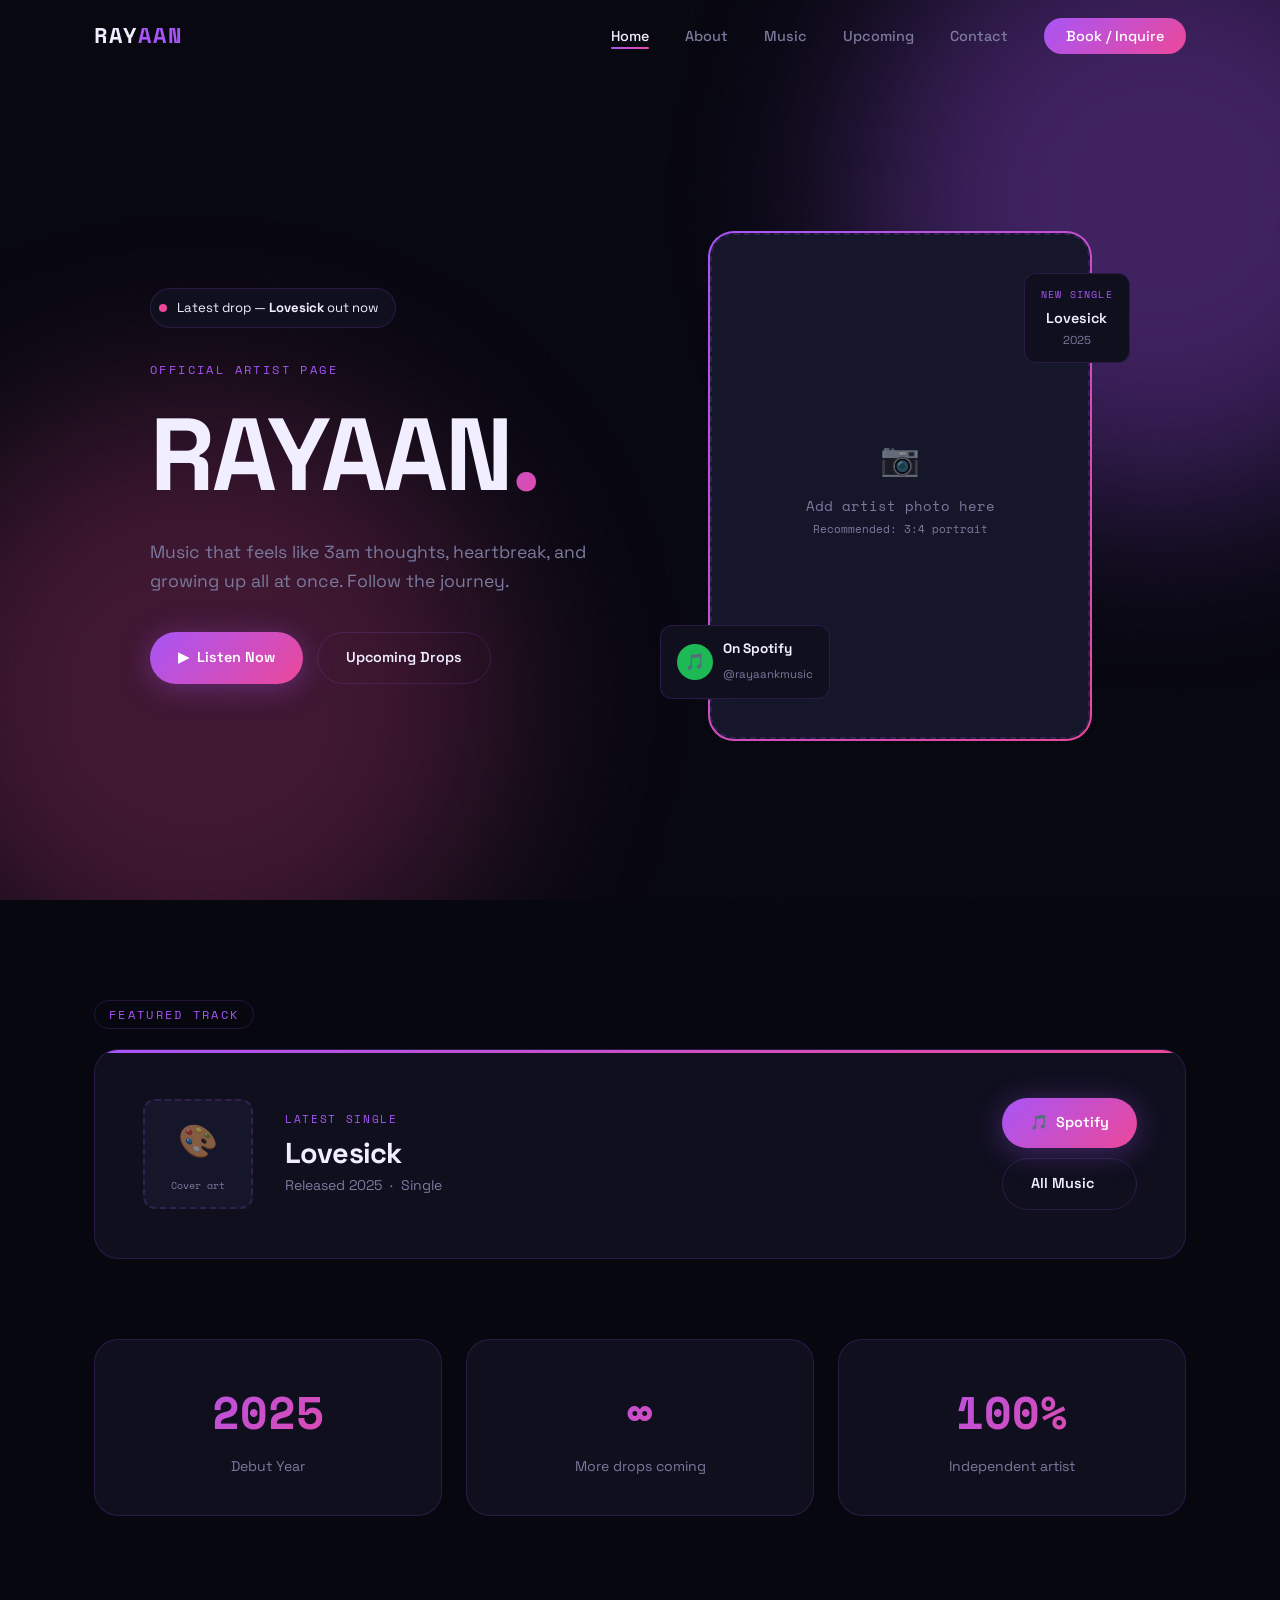
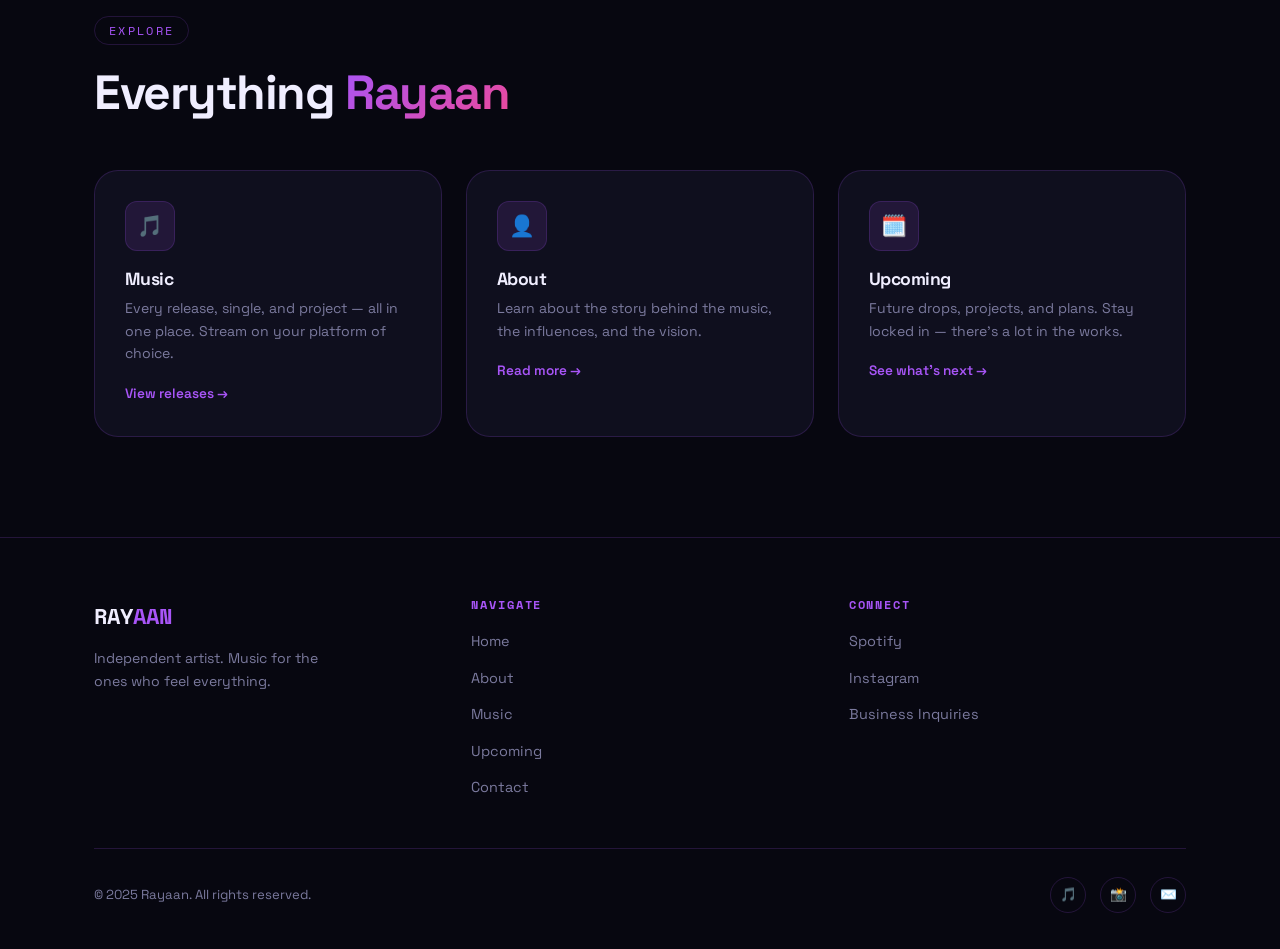
==== rayaan-website/index.html @ 2570d594 "Add Rayaan music artist website Multi-page HTML/CSS/JS website with dark purple/pink aesthetic: - in" ====
<!DOCTYPE html>
<html lang="en">
<head>
  <meta charset="UTF-8" />
  <meta name="viewport" content="width=device-width, initial-scale=1.0" />
  <title>Rayaan — Official</title>
  <link rel="stylesheet" href="style.css" />
  <style>
    /* ── Hero ── */
    .hero {
      min-height: 100vh;
      display: flex;
      align-items: center;
      position: relative;
      overflow: hidden;
      padding-top: var(--nav-h);
    }
    .hero .orb { width: 600px; height: 600px; }
    .hero .orb-purple { top: -100px; right: -180px; }
    .hero .orb-pink   { bottom: -100px; left: -100px; }

    .hero-inner {
      display: grid;
      grid-template-columns: 1fr 1fr;
      align-items: center;
      gap: 60px;
      width: 100%;
      position: relative;
      z-index: 1;
    }

    .hero-eyebrow {
      font-family: 'Space Mono', monospace;
      font-size: 0.75rem;
      letter-spacing: 0.2em;
      text-transform: uppercase;
      color: var(--accent);
      margin-bottom: 16px;
    }

    .hero h1 { margin-bottom: 24px; }

    .hero-sub {
      color: var(--muted);
      font-size: 1.1rem;
      max-width: 460px;
      margin-bottom: 36px;
    }

    .hero-buttons { display: flex; gap: 14px; flex-wrap: wrap; }

    .latest-badge {
      display: inline-flex;
      align-items: center;
      gap: 10px;
      background: var(--bg2);
      border: 1px solid var(--border);
      border-radius: 100px;
      padding: 8px 16px 8px 8px;
      margin-bottom: 32px;
      font-size: 0.82rem;
    }
    .latest-badge .dot {
      width: 8px; height: 8px; background: var(--accent2); border-radius: 50%;
      animation: pulse 2s infinite;
    }
    @keyframes pulse {
      0%,100% { opacity: 1; transform: scale(1); }
      50%      { opacity: 0.4; transform: scale(0.7); }
    }

    .hero-visual {
      display: flex;
      justify-content: center;
    }
    .hero-photo-frame {
      position: relative;
      width: 380px;
      aspect-ratio: 3/4;
    }
    .hero-photo-frame .photo-placeholder { width: 100%; height: 100%; border-radius: var(--radius-lg); font-size: 0.85rem; }
    .hero-photo-frame::before {
      content: '';
      position: absolute;
      inset: -2px;
      border-radius: calc(var(--radius-lg) + 2px);
      background: linear-gradient(135deg, var(--accent), var(--accent2));
      z-index: -1;
    }
    .floating-card {
      position: absolute;
      background: var(--bg2);
      border: 1px solid var(--border);
      border-radius: var(--radius);
      padding: 12px 16px;
      backdrop-filter: blur(12px);
    }
    .fc-spotify {
      bottom: 40px; left: -50px;
      display: flex; align-items: center; gap: 10px;
    }
    .fc-spotify .sp-icon {
      width: 36px; height: 36px; background: #1DB954; border-radius: 50%;
      display: flex; align-items: center; justify-content: center;
      font-size: 1rem;
    }
    .fc-spotify .sp-text strong { display: block; font-size: 0.85rem; }
    .fc-spotify .sp-text span  { font-size: 0.72rem; color: var(--muted); }
    .fc-new {
      top: 40px; right: -40px;
      text-align: center;
    }
    .fc-new .tag {
      font-size: 0.65rem; letter-spacing: 0.12em; text-transform: uppercase;
      color: var(--accent); font-family: 'Space Mono', monospace; margin-bottom: 4px;
    }
    .fc-new .title { font-size: 0.9rem; font-weight: 600; }
    .fc-new .year  { font-size: 0.72rem; color: var(--muted); }

    /* ── Featured Track ── */
    .track-feature {
      background: var(--bg2);
      border: 1px solid var(--border);
      border-radius: var(--radius-lg);
      padding: 48px;
      display: grid;
      grid-template-columns: auto 1fr auto;
      align-items: center;
      gap: 32px;
      position: relative;
      overflow: hidden;
    }
    .track-feature::before {
      content: '';
      position: absolute;
      top: 0; left: 0; right: 0; height: 3px;
      background: linear-gradient(90deg, var(--accent), var(--accent2));
    }
    .track-art {
      width: 110px; height: 110px;
    }
    .track-art .photo-placeholder { width: 100%; height: 100%; border-radius: var(--radius); }
    .track-info .track-label {
      font-family: 'Space Mono', monospace;
      font-size: 0.7rem; letter-spacing: 0.15em; text-transform: uppercase;
      color: var(--accent); margin-bottom: 8px;
    }
    .track-info h3 { font-size: 1.8rem; margin-bottom: 4px; }
    .track-info .track-meta { color: var(--muted); font-size: 0.88rem; }
    .track-actions { display: flex; flex-direction: column; gap: 10px; }

    /* ── Stats ── */
    .stats-row {
      display: grid;
      grid-template-columns: repeat(3, 1fr);
      gap: 24px;
      margin-top: 80px;
    }
    .stat-card {
      background: var(--bg2);
      border: 1px solid var(--border);
      border-radius: var(--radius-lg);
      padding: 36px;
      text-align: center;
    }
    .stat-card .num {
      font-size: 2.8rem;
      font-weight: 700;
      background: linear-gradient(135deg, var(--accent), var(--accent2));
      -webkit-background-clip: text;
      -webkit-text-fill-color: transparent;
      background-clip: text;
      font-family: 'Space Mono', monospace;
    }
    .stat-card p { color: var(--muted); font-size: 0.88rem; margin-top: 6px; }

    /* ── Teaser grid ── */
    .teaser-grid {
      display: grid;
      grid-template-columns: repeat(3, 1fr);
      gap: 24px;
      margin-top: 50px;
    }
    .teaser-card {
      background: var(--bg2);
      border: 1px solid var(--border);
      border-radius: var(--radius-lg);
      padding: 30px;
      transition: transform 0.25s, border-color 0.25s, box-shadow 0.25s;
    }
    .teaser-card:hover {
      transform: translateY(-4px);
      border-color: var(--accent);
      box-shadow: 0 12px 50px var(--glow);
    }
    .teaser-icon {
      width: 50px; height: 50px;
      background: rgba(168,85,247,0.12);
      border: 1px solid var(--border);
      border-radius: var(--radius);
      display: flex; align-items: center; justify-content: center;
      font-size: 1.3rem;
      margin-bottom: 18px;
    }
    .teaser-card h3 { font-size: 1.1rem; margin-bottom: 8px; }
    .teaser-card p  { color: var(--muted); font-size: 0.88rem; line-height: 1.6; }
    .teaser-card .card-link {
      display: inline-flex; align-items: center; gap: 6px;
      color: var(--accent); font-size: 0.85rem; font-weight: 600;
      margin-top: 18px;
      transition: gap 0.2s;
    }
    .teaser-card .card-link:hover { gap: 10px; }

    @media (max-width: 900px) {
      .hero-inner { grid-template-columns: 1fr; text-align: center; }
      .hero-sub { margin: 0 auto 36px; }
      .hero-buttons { justify-content: center; }
      .hero-visual { display: none; }
      .track-feature { grid-template-columns: 1fr; text-align: center; }
      .track-actions { flex-direction: row; justify-content: center; }
      .stats-row { grid-template-columns: 1fr; }
      .teaser-grid { grid-template-columns: 1fr; }
    }
    @media (max-width: 600px) {
      .stats-row { grid-template-columns: 1fr 1fr; }
    }
  </style>
</head>
<body>

<!-- ══ NAVIGATION ══ -->
<nav>
  <div class="container nav-inner">
    <a href="index.html" class="nav-logo">RAY<span>AAN</span></a>
    <ul class="nav-links">
      <li><a href="index.html">Home</a></li>
      <li><a href="about.html">About</a></li>
      <li><a href="music.html">Music</a></li>
      <li><a href="plans.html">Upcoming</a></li>
      <li><a href="contact.html">Contact</a></li>
      <li><a href="contact.html" class="nav-cta">Book / Inquire</a></li>
    </ul>
    <button class="hamburger" aria-label="Menu">
      <span></span><span></span><span></span>
    </button>
  </div>
</nav>

<!-- ══ HERO ══ -->
<section class="hero">
  <div class="orb orb-purple"></div>
  <div class="orb orb-pink"></div>
  <div class="container">
    <div class="hero-inner">

      <div class="hero-content">
        <div class="latest-badge">
          <span class="dot"></span>
          <span>Latest drop — <strong>Lovesick</strong> out now</span>
        </div>
        <p class="hero-eyebrow">Official Artist Page</p>
        <h1>RAYAAN<span class="gradient-text">.</span></h1>
        <p class="hero-sub">
          Music that feels like 3am thoughts, heartbreak, and growing up all at once.
          Follow the journey.
        </p>
        <div class="hero-buttons">
          <a href="music.html" class="btn btn-primary">
            <span>▶</span> Listen Now
          </a>
          <a href="plans.html" class="btn btn-outline">
            Upcoming Drops
          </a>
        </div>
      </div>

      <div class="hero-visual">
        <div class="hero-photo-frame">
          <div class="photo-placeholder">
            <span class="icon">📷</span>
            <span>Add artist photo here<br><small>Recommended: 3:4 portrait</small></span>
          </div>

          <div class="floating-card fc-spotify">
            <div class="sp-icon">🎵</div>
            <div class="sp-text">
              <strong>On Spotify</strong>
              <span>@rayaankmusic</span>
            </div>
          </div>

          <div class="floating-card fc-new">
            <div class="tag">New Single</div>
            <div class="title">Lovesick</div>
            <div class="year">2025</div>
          </div>
        </div>
      </div>

    </div>
  </div>
</section>

<!-- ══ FEATURED TRACK ══ -->
<section class="section">
  <div class="container">
    <span class="section-label">Featured Track</span>

    <div class="track-feature">
      <div class="track-art">
        <div class="photo-placeholder">
          <span class="icon">🎨</span>
          <span style="font-size:0.65rem">Cover art</span>
        </div>
      </div>
      <div class="track-info">
        <p class="track-label">Latest Single</p>
        <h3>Lovesick</h3>
        <p class="track-meta">Released 2025 &nbsp;·&nbsp; Single</p>
      </div>
      <div class="track-actions">
        <a href="https://open.spotify.com/artist/6nurqNt57IxtcXSIciyk6d" target="_blank" class="btn btn-primary">
          <span>🎵</span> Spotify
        </a>
        <a href="music.html" class="btn btn-outline">All Music</a>
      </div>
    </div>

    <!-- Stats -->
    <div class="stats-row">
      <div class="stat-card">
        <div class="num">2025</div>
        <p>Debut Year</p>
      </div>
      <div class="stat-card">
        <div class="num">∞</div>
        <p>More drops coming</p>
      </div>
      <div class="stat-card">
        <div class="num">100%</div>
        <p>Independent artist</p>
      </div>
    </div>
  </div>
</section>

<!-- ══ SITE TEASER ══ -->
<section class="section" style="padding-top: 0;">
  <div class="container">
    <span class="section-label">Explore</span>
    <h2>Everything <span class="gradient-text">Rayaan</span></h2>

    <div class="teaser-grid">
      <div class="teaser-card">
        <div class="teaser-icon">🎵</div>
        <h3>Music</h3>
        <p>Every release, single, and project — all in one place. Stream on your platform of choice.</p>
        <a href="music.html" class="card-link">View releases →</a>
      </div>
      <div class="teaser-card">
        <div class="teaser-icon">👤</div>
        <h3>About</h3>
        <p>Learn about the story behind the music, the influences, and the vision.</p>
        <a href="about.html" class="card-link">Read more →</a>
      </div>
      <div class="teaser-card">
        <div class="teaser-icon">🗓️</div>
        <h3>Upcoming</h3>
        <p>Future drops, projects, and plans. Stay locked in — there's a lot in the works.</p>
        <a href="plans.html" class="card-link">See what's next →</a>
      </div>
    </div>
  </div>
</section>

<!-- ══ FOOTER ══ -->
<footer>
  <div class="container">
    <div class="footer-inner">
      <div>
        <div class="footer-logo">RAY<span>AAN</span></div>
        <p class="footer-desc">Independent artist. Music for the ones who feel everything.</p>
      </div>
      <div class="footer-col">
        <h4>Navigate</h4>
        <ul>
          <li><a href="index.html">Home</a></li>
          <li><a href="about.html">About</a></li>
          <li><a href="music.html">Music</a></li>
          <li><a href="plans.html">Upcoming</a></li>
          <li><a href="contact.html">Contact</a></li>
        </ul>
      </div>
      <div class="footer-col">
        <h4>Connect</h4>
        <ul>
          <li><a href="https://open.spotify.com/artist/6nurqNt57IxtcXSIciyk6d" target="_blank">Spotify</a></li>
          <li><a href="https://instagram.com/rayaankmusic" target="_blank">Instagram</a></li>
          <li><a href="contact.html">Business Inquiries</a></li>
        </ul>
      </div>
    </div>
    <div class="footer-bottom">
      <span>© 2025 Rayaan. All rights reserved.</span>
      <div class="social-links">
        <a href="https://open.spotify.com/artist/6nurqNt57IxtcXSIciyk6d" target="_blank" title="Spotify">🎵</a>
        <a href="https://instagram.com/rayaankmusic" target="_blank" title="Instagram">📸</a>
        <a href="contact.html" title="Email">✉️</a>
      </div>
    </div>
  </div>
</footer>

<script src="nav.js"></script>
</body>
</html>
---- rayaan-website/style.css ----
/* ============================================
   RAYAAN — Global Styles
   ============================================ */

@import url('https://fonts.googleapis.com/css2?family=Space+Grotesk:wght@300;400;500;600;700&family=Space+Mono:wght@400;700&display=swap');

:root {
  --bg:        #070710;
  --bg2:       #0f0f1e;
  --bg3:       #16162a;
  --accent:    #a855f7;
  --accent2:   #ec4899;
  --glow:      rgba(168, 85, 247, 0.35);
  --glow2:     rgba(236, 72, 153, 0.25);
  --text:      #f0eeff;
  --muted:     #7b7a9e;
  --border:    rgba(168, 85, 247, 0.18);
  --radius:    12px;
  --radius-lg: 24px;
  --nav-h:     72px;
}

*, *::before, *::after { box-sizing: border-box; margin: 0; padding: 0; }

html { scroll-behavior: smooth; }

body {
  background: var(--bg);
  color: var(--text);
  font-family: 'Space Grotesk', sans-serif;
  font-size: 16px;
  line-height: 1.65;
  overflow-x: hidden;
}

/* Noise overlay */
body::before {
  content: '';
  position: fixed;
  inset: 0;
  background-image: url("data:image/svg+xml,%3Csvg viewBox='0 0 256 256' xmlns='http://www.w3.org/2000/svg'%3E%3Cfilter id='noise'%3E%3CfeTurbulence type='fractalNoise' baseFrequency='0.9' numOctaves='4' stitchTiles='stitch'/%3E%3C/filter%3E%3Crect width='100%25' height='100%25' filter='url(%23noise)' opacity='0.04'/%3E%3C/svg%3E");
  pointer-events: none;
  z-index: 0;
  opacity: 0.5;
}

/* ── Scrollbar ── */
::-webkit-scrollbar { width: 6px; }
::-webkit-scrollbar-track { background: var(--bg); }
::-webkit-scrollbar-thumb { background: var(--accent); border-radius: 3px; }

/* ── Typography ── */
h1, h2, h3, h4 { line-height: 1.15; letter-spacing: -0.03em; font-weight: 700; }

h1 { font-size: clamp(2.8rem, 8vw, 6.5rem); }
h2 { font-size: clamp(1.9rem, 4vw, 3rem); }
h3 { font-size: clamp(1.2rem, 2.5vw, 1.6rem); }

.mono { font-family: 'Space Mono', monospace; }

.gradient-text {
  background: linear-gradient(135deg, var(--accent) 0%, var(--accent2) 100%);
  -webkit-background-clip: text;
  -webkit-text-fill-color: transparent;
  background-clip: text;
}

a { color: inherit; text-decoration: none; }

img { max-width: 100%; display: block; }

/* ── Layout ── */
.container { max-width: 1140px; margin: 0 auto; padding: 0 24px; }
.section { padding: 100px 0; position: relative; z-index: 1; }
.section-label {
  display: inline-block;
  font-family: 'Space Mono', monospace;
  font-size: 0.72rem;
  letter-spacing: 0.2em;
  text-transform: uppercase;
  color: var(--accent);
  border: 1px solid var(--border);
  padding: 4px 14px;
  border-radius: 100px;
  margin-bottom: 20px;
}

/* ── Navigation ── */
nav {
  position: fixed;
  top: 0; left: 0; right: 0;
  height: var(--nav-h);
  z-index: 100;
  display: flex;
  align-items: center;
  transition: background 0.3s, backdrop-filter 0.3s;
}
nav.scrolled {
  background: rgba(7, 7, 16, 0.85);
  backdrop-filter: blur(20px);
  border-bottom: 1px solid var(--border);
}

.nav-inner {
  display: flex;
  align-items: center;
  justify-content: space-between;
  width: 100%;
}

.nav-logo {
  font-family: 'Space Mono', monospace;
  font-size: 1.35rem;
  font-weight: 700;
  letter-spacing: 0.08em;
}
.nav-logo span { color: var(--accent); }

.nav-links {
  display: flex;
  gap: 36px;
  list-style: none;
}

.nav-links a {
  font-size: 0.9rem;
  font-weight: 500;
  color: var(--muted);
  transition: color 0.2s;
  position: relative;
}
.nav-links a::after {
  content: '';
  position: absolute;
  bottom: -4px; left: 0;
  width: 0; height: 2px;
  background: linear-gradient(90deg, var(--accent), var(--accent2));
  border-radius: 2px;
  transition: width 0.25s;
}
.nav-links a:hover, .nav-links a.active { color: var(--text); }
.nav-links a:hover::after, .nav-links a.active::after { width: 100%; }

.nav-cta {
  padding: 9px 22px;
  border-radius: 100px;
  background: linear-gradient(135deg, var(--accent), var(--accent2));
  color: #fff !important;
  font-size: 0.85rem;
  font-weight: 600;
  transition: opacity 0.2s, transform 0.2s;
}
.nav-cta::after { display: none !important; }
.nav-cta:hover { opacity: 0.85; transform: translateY(-1px); }

.hamburger {
  display: none;
  flex-direction: column;
  gap: 5px;
  background: none;
  border: none;
  cursor: pointer;
  padding: 4px;
}
.hamburger span {
  display: block;
  width: 24px; height: 2px;
  background: var(--text);
  border-radius: 2px;
  transition: 0.3s;
}

/* ── Buttons ── */
.btn {
  display: inline-flex;
  align-items: center;
  gap: 8px;
  padding: 13px 28px;
  border-radius: 100px;
  font-weight: 600;
  font-size: 0.9rem;
  cursor: pointer;
  border: none;
  transition: all 0.2s;
}
.btn-primary {
  background: linear-gradient(135deg, var(--accent), var(--accent2));
  color: #fff;
  box-shadow: 0 4px 30px var(--glow);
}
.btn-primary:hover { transform: translateY(-2px); box-shadow: 0 8px 40px var(--glow); }
.btn-outline {
  background: transparent;
  color: var(--text);
  border: 1px solid var(--border);
}
.btn-outline:hover {
  border-color: var(--accent);
  color: var(--accent);
  background: rgba(168,85,247,0.08);
}

/* ── Cards ── */
.card {
  background: var(--bg2);
  border: 1px solid var(--border);
  border-radius: var(--radius-lg);
  overflow: hidden;
  transition: transform 0.25s, border-color 0.25s, box-shadow 0.25s;
}
.card:hover {
  transform: translateY(-4px);
  border-color: var(--accent);
  box-shadow: 0 12px 50px var(--glow);
}

/* ── Photo Placeholder ── */
.photo-placeholder {
  background: var(--bg3);
  border: 2px dashed var(--border);
  border-radius: var(--radius);
  display: flex;
  flex-direction: column;
  align-items: center;
  justify-content: center;
  gap: 10px;
  color: var(--muted);
  font-size: 0.8rem;
  font-family: 'Space Mono', monospace;
  text-align: center;
  padding: 20px;
}
.photo-placeholder .icon { font-size: 2rem; opacity: 0.5; }

/* ── Glow Orbs (background decoration) ── */
.orb {
  position: absolute;
  border-radius: 50%;
  filter: blur(90px);
  pointer-events: none;
  z-index: 0;
}
.orb-purple { background: var(--glow); }
.orb-pink   { background: var(--glow2); }

/* ── Footer ── */
footer {
  position: relative;
  z-index: 1;
  border-top: 1px solid var(--border);
  padding: 60px 0 36px;
  background: var(--bg);
}
.footer-inner {
  display: grid;
  grid-template-columns: 1fr 1fr 1fr;
  gap: 40px;
  margin-bottom: 48px;
}
.footer-logo {
  font-family: 'Space Mono', monospace;
  font-size: 1.4rem;
  font-weight: 700;
  margin-bottom: 12px;
}
.footer-logo span { color: var(--accent); }
.footer-desc { color: var(--muted); font-size: 0.88rem; max-width: 240px; }
.footer-col h4 {
  font-size: 0.78rem;
  letter-spacing: 0.15em;
  text-transform: uppercase;
  color: var(--accent);
  font-family: 'Space Mono', monospace;
  margin-bottom: 16px;
}
.footer-col ul { list-style: none; display: flex; flex-direction: column; gap: 10px; }
.footer-col ul a { color: var(--muted); font-size: 0.9rem; transition: color 0.2s; }
.footer-col ul a:hover { color: var(--text); }
.footer-bottom {
  display: flex;
  justify-content: space-between;
  align-items: center;
  padding-top: 28px;
  border-top: 1px solid var(--border);
  color: var(--muted);
  font-size: 0.82rem;
}
.social-links { display: flex; gap: 14px; }
.social-links a {
  width: 36px; height: 36px;
  border: 1px solid var(--border);
  border-radius: 50%;
  display: flex; align-items: center; justify-content: center;
  font-size: 0.85rem;
  color: var(--muted);
  transition: all 0.2s;
}
.social-links a:hover { border-color: var(--accent); color: var(--accent); background: rgba(168,85,247,0.1); }

/* ── Page Hero (non-home) ── */
.page-hero {
  padding-top: calc(var(--nav-h) + 80px);
  padding-bottom: 60px;
  text-align: center;
}
.page-hero p { color: var(--muted); font-size: 1.1rem; max-width: 560px; margin: 16px auto 0; }

/* ── Divider ── */
.divider {
  width: 60px; height: 3px;
  background: linear-gradient(90deg, var(--accent), var(--accent2));
  border-radius: 2px;
  margin: 20px 0;
}

/* ── Responsive ── */
@media (max-width: 768px) {
  .nav-links { display: none; position: absolute; top: var(--nav-h); left: 0; right: 0;
    flex-direction: column; background: rgba(7,7,16,0.97); padding: 24px;
    border-bottom: 1px solid var(--border); gap: 20px; }
  .nav-links.open { display: flex; }
  .hamburger { display: flex; }
  .nav-cta-desktop { display: none; }
  .footer-inner { grid-template-columns: 1fr; }
  .footer-bottom { flex-direction: column; gap: 16px; text-align: center; }
  .section { padding: 70px 0; }
}
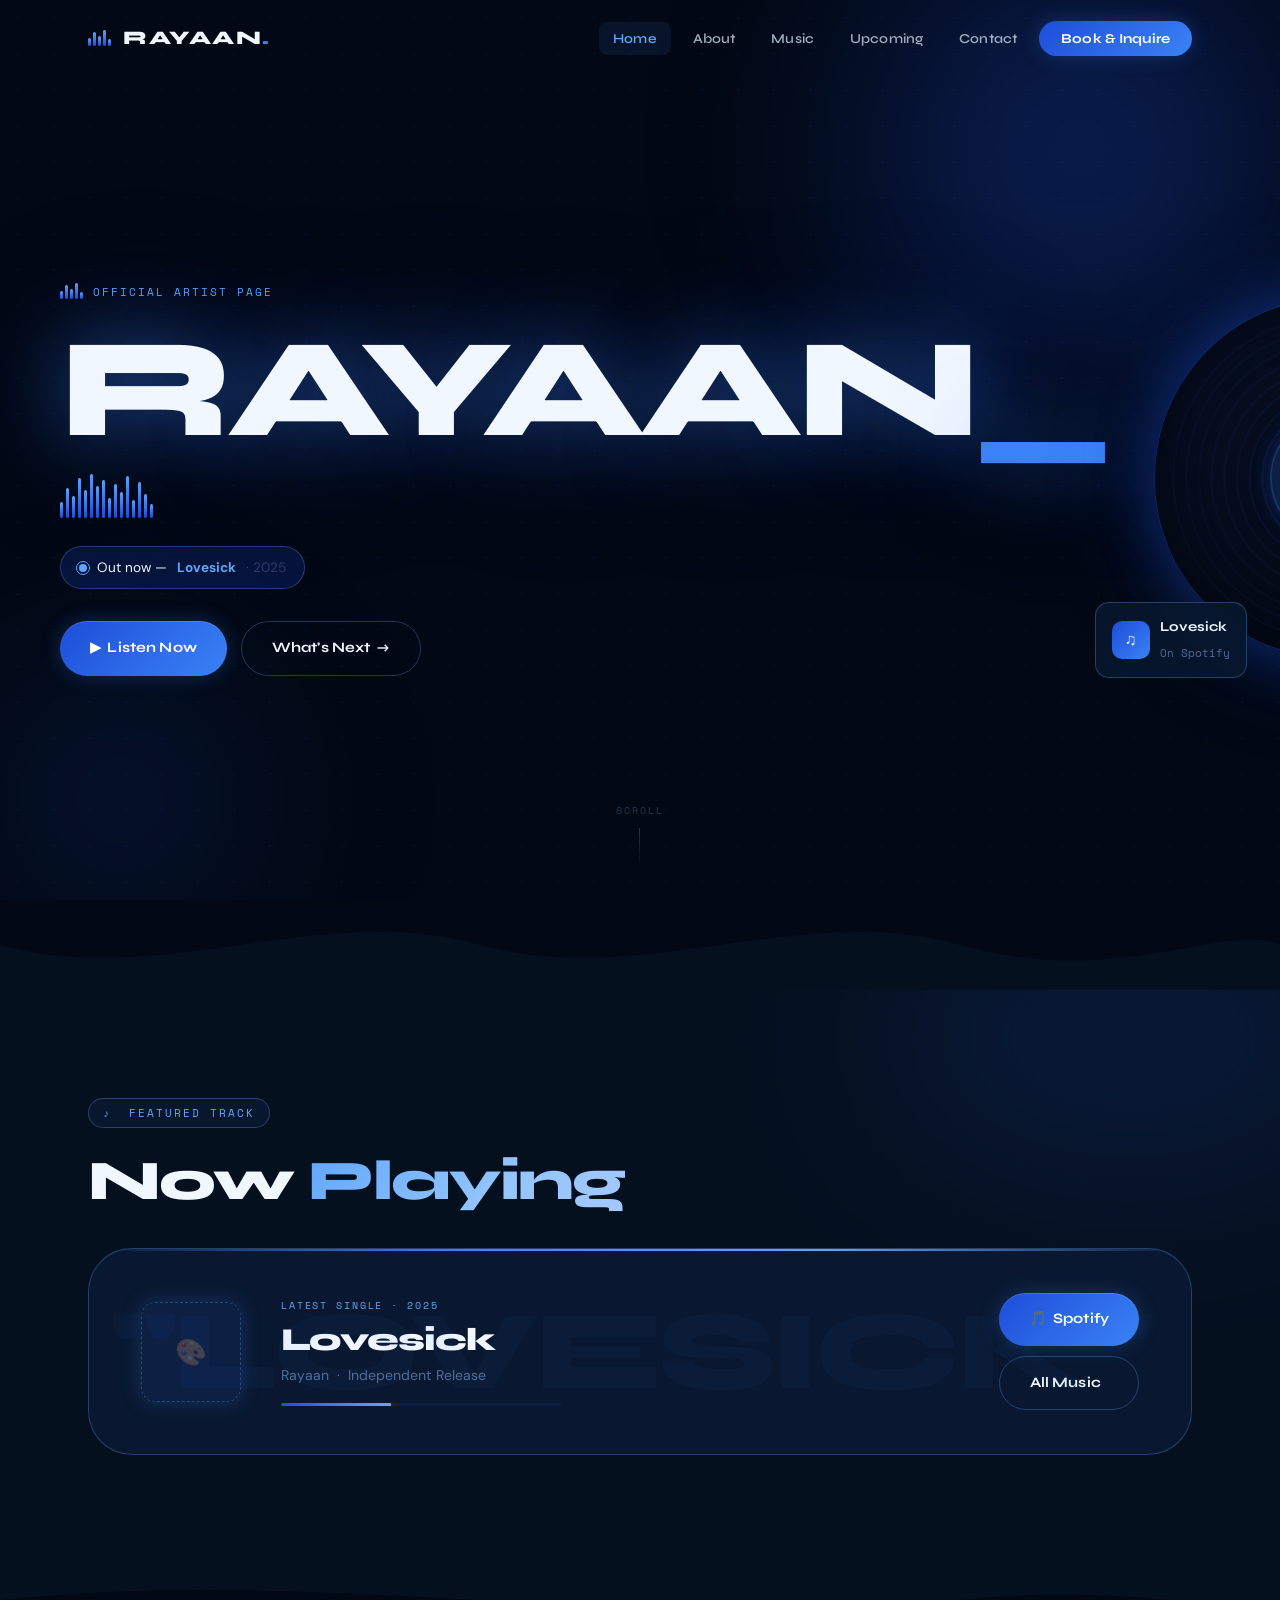
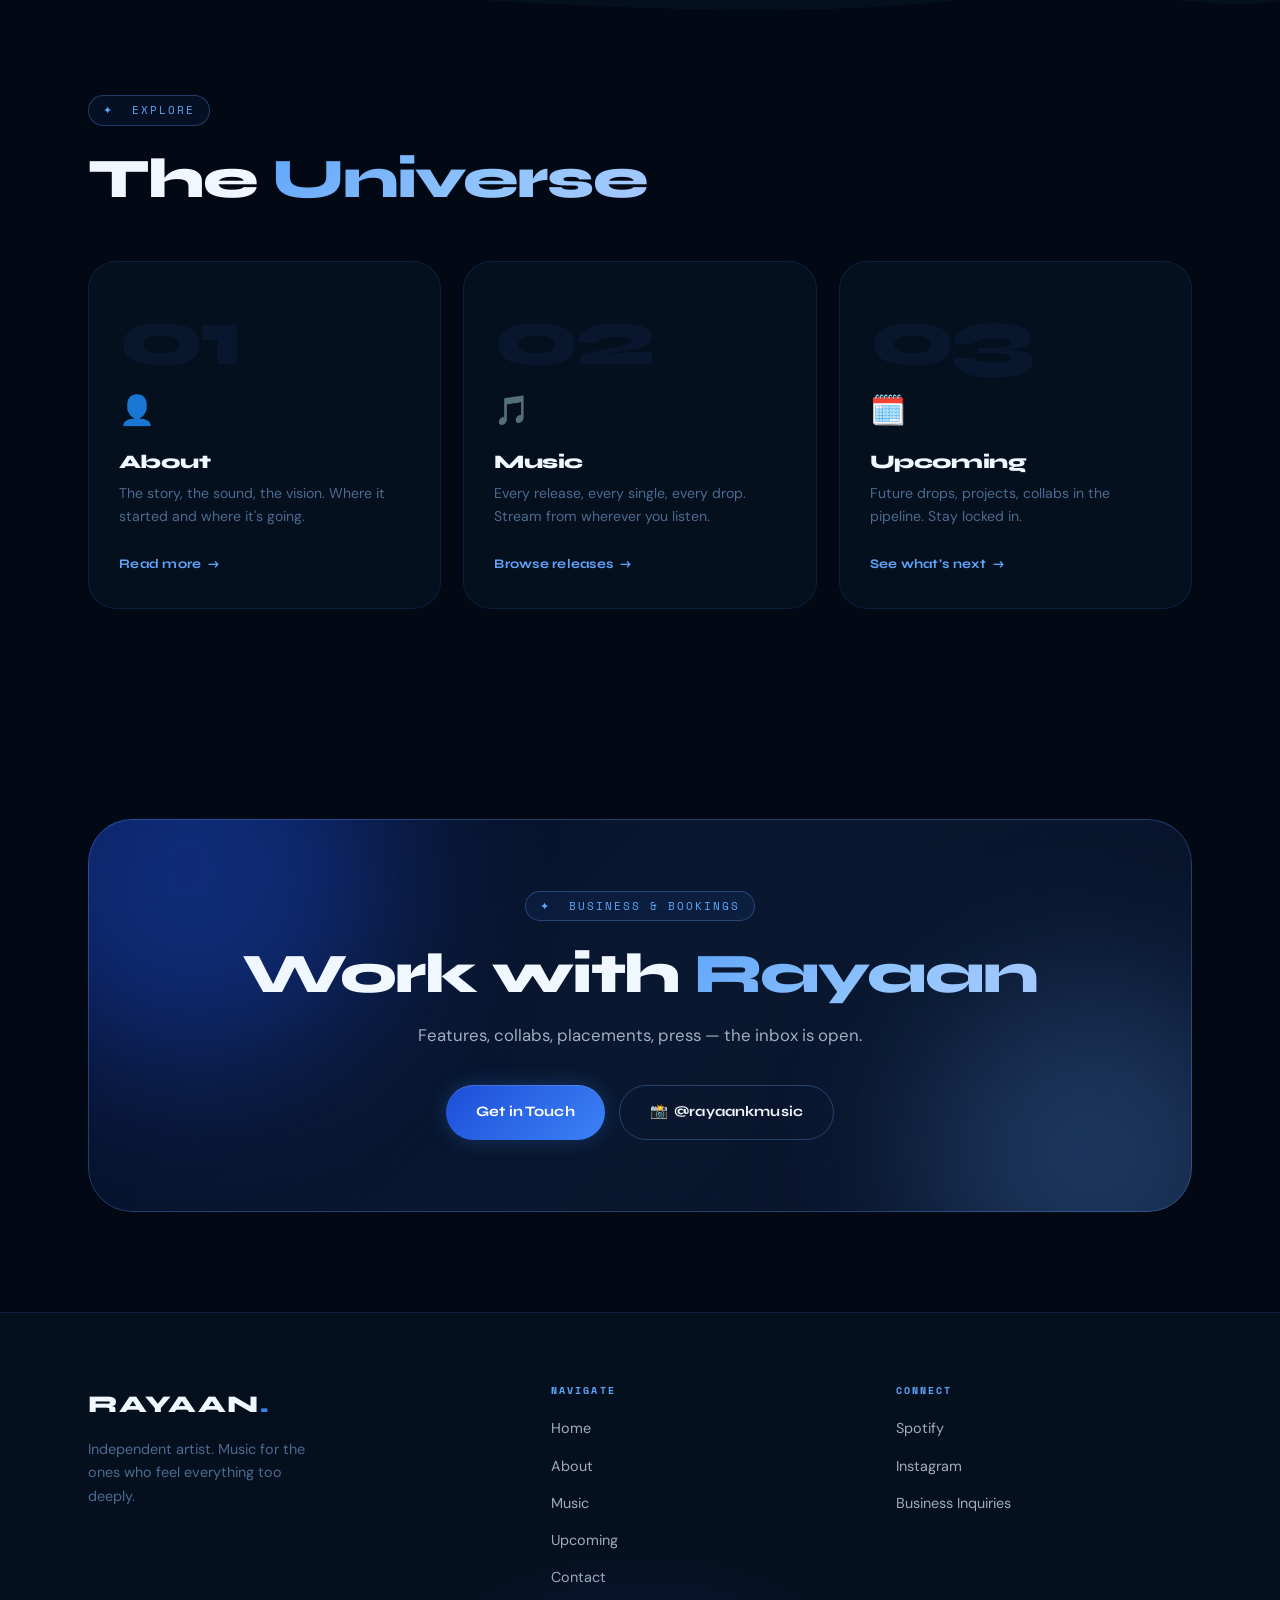
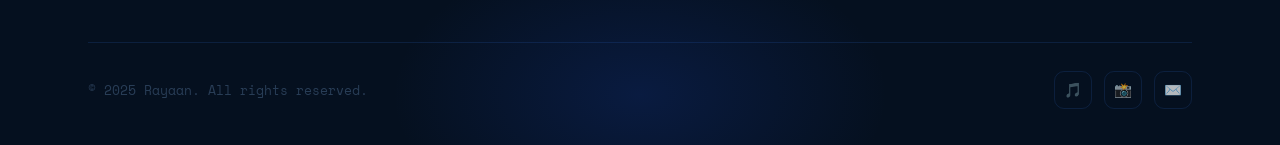
==== commit 4e1354e1: "Redesign: immersive navy/blue music website for Rayaan Complete visual overhaul with production-qual" ====
--- a/rayaan-website/index.html
+++ b/rayaan-website/index.html
@@ -6,6 +6,10 @@
   <title>Rayaan — Official</title>
   <link rel="stylesheet" href="style.css" />
   <style>
+    /* =========================================
+       HOME — Page-specific styles
+       ========================================= */
+
     /* ── Hero ── */
     .hero {
       min-height: 100vh;
@@ -15,375 +19,722 @@
       overflow: hidden;
       padding-top: var(--nav-h);
     }
-    .hero .orb { width: 600px; height: 600px; }
-    .hero .orb-purple { top: -100px; right: -180px; }
-    .hero .orb-pink   { bottom: -100px; left: -100px; }
-
+
+    /* Layered backgrounds */
+    .hero-bg {
+      position: absolute;
+      inset: 0;
+      z-index: 0;
+      overflow: hidden;
+    }
+    .hero-bg .dot-bg { opacity: 0.6; }
+    .hero-orb-1 {
+      width: 700px; height: 700px;
+      top: -200px; right: -150px;
+      background: radial-gradient(circle, rgba(29,78,216,0.38) 0%, transparent 65%);
+    }
+    .hero-orb-2 {
+      width: 400px; height: 400px;
+      bottom: -100px; left: -80px;
+      background: radial-gradient(circle, rgba(26,58,143,0.3) 0%, transparent 70%);
+    }
+    .hero-scanline {
+      position: absolute;
+      inset: 0;
+      background: repeating-linear-gradient(
+        0deg,
+        transparent,
+        transparent 3px,
+        rgba(0,0,20,0.03) 3px,
+        rgba(0,0,20,0.03) 4px
+      );
+      pointer-events: none;
+    }
+
+    /* Floating notes container */
+    #floatWrap {
+      position: absolute;
+      inset: 0;
+      z-index: 1;
+      pointer-events: none;
+      overflow: hidden;
+    }
+
+    /* Main hero layout */
     .hero-inner {
       display: grid;
       grid-template-columns: 1fr 1fr;
       align-items: center;
-      gap: 60px;
-      width: 100%;
-      position: relative;
-      z-index: 1;
-    }
-
-    .hero-eyebrow {
-      font-family: 'Space Mono', monospace;
-      font-size: 0.75rem;
-      letter-spacing: 0.2em;
-      text-transform: uppercase;
-      color: var(--accent);
-      margin-bottom: 16px;
-    }
-
-    .hero h1 { margin-bottom: 24px; }
-
-    .hero-sub {
-      color: var(--muted);
-      font-size: 1.1rem;
-      max-width: 460px;
-      margin-bottom: 36px;
-    }
-
-    .hero-buttons { display: flex; gap: 14px; flex-wrap: wrap; }
-
-    .latest-badge {
+      gap: 48px;
+      position: relative;
+      z-index: 2;
+      padding: 60px 0 80px;
+    }
+
+    /* Left text block */
+    .hero-tag {
       display: inline-flex;
       align-items: center;
       gap: 10px;
-      background: var(--bg2);
-      border: 1px solid var(--border);
+      font-family: var(--ff-mono);
+      font-size: 0.7rem;
+      letter-spacing: 0.18em;
+      text-transform: uppercase;
+      color: var(--sky);
+      margin-bottom: 24px;
+    }
+
+    .hero-name {
+      font-size: clamp(4.5rem, 11vw, 9rem);
+      font-weight: 800;
+      letter-spacing: -0.04em;
+      line-height: 0.92;
+      color: var(--t1);
+      text-shadow: 0 0 80px rgba(59,130,246,0.5), 0 0 160px rgba(29,78,216,0.25);
+      margin-bottom: 12px;
+      position: relative;
+    }
+    .hero-name .underscore {
+      color: var(--electric);
+      animation: blink-dot 1.4s ease-in-out infinite;
+    }
+
+    /* Sound wave bars (hero) */
+    .soundwave {
+      display: flex;
+      align-items: flex-end;
+      gap: 3px;
+      height: 44px;
+      margin: 20px 0 28px;
+    }
+    .sw {
+      width: 3px;
+      border-radius: 3px;
+      background: linear-gradient(to top, var(--cobalt), var(--sky));
+      transform-origin: bottom;
+      animation: sw-pulse var(--d, 0.65s) ease-in-out infinite alternate;
+      animation-delay: var(--dl, 0s);
+    }
+
+    /* Lovesick badge */
+    .hero-drop-badge {
+      display: inline-flex;
+      align-items: center;
+      gap: 10px;
+      background: rgba(29,78,216,0.2);
+      border: 1px solid var(--border-hi);
       border-radius: 100px;
-      padding: 8px 16px 8px 8px;
+      padding: 9px 18px;
+      font-size: 0.85rem;
       margin-bottom: 32px;
-      font-size: 0.82rem;
-    }
-    .latest-badge .dot {
-      width: 8px; height: 8px; background: var(--accent2); border-radius: 50%;
-      animation: pulse 2s infinite;
-    }
-    @keyframes pulse {
-      0%,100% { opacity: 1; transform: scale(1); }
-      50%      { opacity: 0.4; transform: scale(0.7); }
-    }
-
-    .hero-visual {
+      backdrop-filter: blur(8px);
+    }
+    .live-dot {
+      width: 8px; height: 8px;
+      background: var(--sky);
+      border-radius: 50%;
+      position: relative;
+      flex-shrink: 0;
+    }
+    .live-dot::after {
+      content: '';
+      position: absolute;
+      inset: -3px;
+      border-radius: 50%;
+      border: 1.5px solid var(--sky);
+      animation: pulse-ring 1.5s ease-out infinite;
+    }
+    .hero-drop-badge strong { color: var(--sky); }
+
+    .hero-actions { display: flex; gap: 14px; flex-wrap: wrap; }
+
+    /* Right — Vinyl scene */
+    .hero-right {
       display: flex;
       justify-content: center;
-    }
-    .hero-photo-frame {
-      position: relative;
-      width: 380px;
-      aspect-ratio: 3/4;
-    }
-    .hero-photo-frame .photo-placeholder { width: 100%; height: 100%; border-radius: var(--radius-lg); font-size: 0.85rem; }
-    .hero-photo-frame::before {
-      content: '';
-      position: absolute;
-      inset: -2px;
-      border-radius: calc(var(--radius-lg) + 2px);
-      background: linear-gradient(135deg, var(--accent), var(--accent2));
-      z-index: -1;
-    }
-    .floating-card {
-      position: absolute;
-      background: var(--bg2);
-      border: 1px solid var(--border);
-      border-radius: var(--radius);
+      align-items: center;
+      position: relative;
+    }
+
+    .vinyl-scene {
+      position: relative;
+      width: 360px;
+      height: 360px;
+    }
+
+    /* Outer glow rings */
+    .vinyl-ring {
+      position: absolute;
+      inset: -30px;
+      border-radius: 50%;
+      border: 1px solid rgba(59,130,246,0.12);
+      animation: pulse-ring 3s ease-out infinite;
+    }
+    .vinyl-ring-2 {
+      animation-delay: 1.5s;
+      inset: -55px;
+    }
+
+    /* The vinyl record */
+    .vinyl {
+      width: 360px;
+      height: 360px;
+      border-radius: 50%;
+      background:
+        radial-gradient(circle at 50% 50%, #0a1628 0%, #0a1628 24%,
+          transparent 25%, transparent 28%,
+          rgba(59,130,246,0.06) 28%, rgba(59,130,246,0.06) 29%,
+          transparent 29%, transparent 33%,
+          rgba(59,130,246,0.05) 33%, rgba(59,130,246,0.05) 34%,
+          transparent 34%, transparent 38%,
+          rgba(59,130,246,0.04) 38%, rgba(59,130,246,0.04) 39%,
+          transparent 39%, transparent 43%,
+          rgba(59,130,246,0.04) 43%, rgba(59,130,246,0.04) 44%,
+          transparent 44%, transparent 48%,
+          rgba(59,130,246,0.03) 48%, rgba(59,130,246,0.03) 49%,
+          transparent 49%, transparent 53%,
+          rgba(59,130,246,0.03) 53%, rgba(59,130,246,0.03) 54%,
+          transparent 54%, transparent 58%,
+          rgba(59,130,246,0.03) 58%, rgba(59,130,246,0.03) 59%,
+          transparent 59%, transparent 63%,
+          rgba(59,130,246,0.03) 63%, rgba(59,130,246,0.03) 64%,
+          transparent 64%, #050f20 100%),
+        linear-gradient(145deg, #060e24 0%, #020810 100%);
+      box-shadow:
+        0 0 0 1px rgba(59,130,246,0.1),
+        0 0 60px rgba(29,78,216,0.45),
+        0 0 120px rgba(29,78,216,0.2),
+        inset 0 0 40px rgba(0,0,0,0.6);
+      animation: vinyl-spin 14s linear infinite;
+      position: relative;
+    }
+    #heroVinyl:hover { animation-duration: 3s; }
+
+    /* Center label */
+    .vinyl-label {
+      position: absolute;
+      top: 50%; left: 50%;
+      transform: translate(-50%, -50%);
+      width: 130px; height: 130px;
+      border-radius: 50%;
+      overflow: hidden;
+      background: var(--layer);
+      border: 2px solid rgba(59,130,246,0.2);
+      box-shadow: 0 0 20px rgba(29,78,216,0.4);
+    }
+    .vinyl-label .ph { border-radius: 50%; border: none; font-size: 0.65rem; }
+
+    /* Center hole */
+    .vinyl-hole {
+      position: absolute;
+      top: 50%; left: 50%;
+      transform: translate(-50%, -50%);
+      width: 14px; height: 14px;
+      background: var(--ink);
+      border-radius: 50%;
+      z-index: 2;
+      border: 1px solid rgba(59,130,246,0.3);
+    }
+
+    /* Floating info card on vinyl */
+    .vinyl-card {
+      position: absolute;
+      background: rgba(9,24,48,0.85);
+      border: 1px solid var(--border-hi);
+      border-radius: 14px;
       padding: 12px 16px;
       backdrop-filter: blur(12px);
-    }
-    .fc-spotify {
-      bottom: 40px; left: -50px;
+      z-index: 5;
+    }
+    .vc-track {
+      bottom: -20px; left: -60px;
       display: flex; align-items: center; gap: 10px;
     }
-    .fc-spotify .sp-icon {
-      width: 36px; height: 36px; background: #1DB954; border-radius: 50%;
+    .vc-track .vc-icon {
+      width: 38px; height: 38px;
+      background: linear-gradient(135deg, var(--cobalt), var(--electric));
+      border-radius: 10px;
       display: flex; align-items: center; justify-content: center;
       font-size: 1rem;
-    }
-    .fc-spotify .sp-text strong { display: block; font-size: 0.85rem; }
-    .fc-spotify .sp-text span  { font-size: 0.72rem; color: var(--muted); }
-    .fc-new {
-      top: 40px; right: -40px;
+      flex-shrink: 0;
+    }
+    .vc-track strong { display: block; font-size: 0.85rem; font-family: var(--ff-head); }
+    .vc-track span { font-size: 0.7rem; color: var(--t3); font-family: var(--ff-mono); }
+    .vc-year {
+      top: -16px; right: -20px;
       text-align: center;
     }
-    .fc-new .tag {
-      font-size: 0.65rem; letter-spacing: 0.12em; text-transform: uppercase;
-      color: var(--accent); font-family: 'Space Mono', monospace; margin-bottom: 4px;
-    }
-    .fc-new .title { font-size: 0.9rem; font-weight: 600; }
-    .fc-new .year  { font-size: 0.72rem; color: var(--muted); }
-
-    /* ── Featured Track ── */
-    .track-feature {
-      background: var(--bg2);
-      border: 1px solid var(--border);
-      border-radius: var(--radius-lg);
-      padding: 48px;
+    .vc-year .y-label { font-family: var(--ff-mono); font-size: 0.6rem; letter-spacing: 0.12em; text-transform: uppercase; color: var(--sky); }
+    .vc-year .y-num   { font-family: var(--ff-head); font-size: 1.3rem; font-weight: 800; color: var(--t1); }
+
+    /* Scroll cue */
+    .scroll-cue {
+      position: absolute;
+      bottom: 32px; left: 50%;
+      transform: translateX(-50%);
+      display: flex;
+      flex-direction: column;
+      align-items: center;
+      gap: 8px;
+      z-index: 2;
+    }
+    .scroll-cue span {
+      font-family: var(--ff-mono);
+      font-size: 0.62rem;
+      letter-spacing: 0.2em;
+      text-transform: uppercase;
+      color: var(--t4);
+    }
+    .scroll-line {
+      width: 1px; height: 40px;
+      background: linear-gradient(to bottom, var(--t4), transparent);
+      animation: wave-bob 2s ease-in-out infinite;
+    }
+
+    /* =========================================
+       NOW PLAYING SECTION
+       ========================================= */
+    .now-playing-section {
+      background: var(--depth);
+      position: relative;
+      overflow: hidden;
+    }
+
+    .np-wrap {
       display: grid;
       grid-template-columns: auto 1fr auto;
       align-items: center;
-      gap: 32px;
-      position: relative;
-      overflow: hidden;
-    }
-    .track-feature::before {
+      gap: 40px;
+      background: var(--mid);
+      border: 1px solid var(--border-hi);
+      border-radius: var(--r-xl);
+      padding: 44px 52px;
+      position: relative;
+      overflow: hidden;
+    }
+    .np-wrap::before {
       content: '';
       position: absolute;
-      top: 0; left: 0; right: 0; height: 3px;
-      background: linear-gradient(90deg, var(--accent), var(--accent2));
-    }
-    .track-art {
-      width: 110px; height: 110px;
-    }
-    .track-art .photo-placeholder { width: 100%; height: 100%; border-radius: var(--radius); }
-    .track-info .track-label {
-      font-family: 'Space Mono', monospace;
-      font-size: 0.7rem; letter-spacing: 0.15em; text-transform: uppercase;
-      color: var(--accent); margin-bottom: 8px;
-    }
-    .track-info h3 { font-size: 1.8rem; margin-bottom: 4px; }
-    .track-info .track-meta { color: var(--muted); font-size: 0.88rem; }
-    .track-actions { display: flex; flex-direction: column; gap: 10px; }
-
-    /* ── Stats ── */
-    .stats-row {
+      top: 0; left: 0; right: 0; height: 2px;
+      background: linear-gradient(90deg, transparent, var(--electric), var(--sky), transparent);
+    }
+    .np-wrap::after {
+      content: '"LOVESICK"';
+      position: absolute;
+      right: 40px; top: 50%;
+      transform: translateY(-50%);
+      font-family: var(--ff-head);
+      font-size: 7rem;
+      font-weight: 800;
+      color: rgba(59,130,246,0.04);
+      letter-spacing: -0.04em;
+      pointer-events: none;
+      white-space: nowrap;
+    }
+
+    .np-art {
+      width: 100px; height: 100px;
+      border-radius: var(--r);
+      overflow: hidden;
+      flex-shrink: 0;
+      box-shadow: var(--glow-sm);
+    }
+    .np-art .ph { border-radius: var(--r); }
+
+    .np-info .np-tag {
+      font-family: var(--ff-mono);
+      font-size: 0.65rem; letter-spacing: 0.18em;
+      text-transform: uppercase; color: var(--sky);
+      margin-bottom: 8px;
+    }
+    .np-info h3 {
+      font-size: 2rem;
+      margin-bottom: 6px;
+    }
+    .np-info .np-meta { color: var(--t3); font-size: 0.88rem; }
+
+    /* Progress bar (decorative) */
+    .np-progress {
+      margin-top: 16px;
+      height: 3px;
+      background: var(--layer);
+      border-radius: 3px;
+      overflow: hidden;
+      max-width: 280px;
+    }
+    .np-progress-fill {
+      height: 100%;
+      width: 38%;
+      background: linear-gradient(90deg, var(--cobalt), var(--sky));
+      border-radius: 3px;
+      position: relative;
+    }
+    .np-progress-fill::after {
+      content: '';
+      position: absolute;
+      right: -4px; top: 50%;
+      transform: translateY(-50%);
+      width: 10px; height: 10px;
+      background: var(--sky);
+      border-radius: 50%;
+      box-shadow: var(--glow-sm);
+    }
+
+    .np-actions { display: flex; flex-direction: column; gap: 10px; flex-shrink: 0; }
+
+    /* =========================================
+       SECTIONS TEASER  (3 portal cards)
+       ========================================= */
+    .portals {
       display: grid;
-      grid-template-columns: repeat(3, 1fr);
-      gap: 24px;
-      margin-top: 80px;
-    }
-    .stat-card {
-      background: var(--bg2);
+      grid-template-columns: repeat(3,1fr);
+      gap: 22px;
+      margin-top: 52px;
+    }
+
+    .portal {
+      position: relative;
+      border-radius: var(--r-lg);
       border: 1px solid var(--border);
-      border-radius: var(--radius-lg);
-      padding: 36px;
+      overflow: hidden;
+      padding: 36px 30px 32px;
+      background: var(--depth);
+      transition: all 0.3s cubic-bezier(0.34,1.56,0.64,1);
+      cursor: default;
+    }
+    .portal::before {
+      content: '';
+      position: absolute;
+      inset: 0;
+      background: linear-gradient(135deg, rgba(29,78,216,0.12) 0%, transparent 60%);
+      opacity: 0;
+      transition: opacity 0.3s;
+    }
+    .portal:hover {
+      border-color: var(--border-hi);
+      transform: translateY(-5px);
+      box-shadow: 0 20px 60px rgba(29,78,216,0.3);
+    }
+    .portal:hover::before { opacity: 1; }
+
+    .portal-num {
+      font-family: var(--ff-head);
+      font-size: 5rem;
+      font-weight: 800;
+      color: rgba(59,130,246,0.07);
+      line-height: 1;
+      margin-bottom: 8px;
+      letter-spacing: -0.05em;
+    }
+    .portal-icon {
+      font-size: 1.8rem;
+      margin-bottom: 16px;
+      display: block;
+    }
+    .portal h3 { font-size: 1.2rem; margin-bottom: 10px; }
+    .portal p  { color: var(--t3); font-size: 0.88rem; line-height: 1.65; margin-bottom: 20px; }
+    .portal-link {
+      display: inline-flex;
+      align-items: center;
+      gap: 6px;
+      font-family: var(--ff-head);
+      font-size: 0.82rem;
+      font-weight: 700;
+      color: var(--sky);
+      letter-spacing: 0.02em;
+      transition: gap 0.2s;
+    }
+    .portal-link:hover { gap: 12px; }
+
+    /* =========================================
+       CTA BAND
+       ========================================= */
+    .cta-band {
+      position: relative;
+      border-radius: var(--r-xl);
+      overflow: hidden;
+      padding: 72px 60px;
       text-align: center;
-    }
-    .stat-card .num {
-      font-size: 2.8rem;
-      font-weight: 700;
-      background: linear-gradient(135deg, var(--accent), var(--accent2));
-      -webkit-background-clip: text;
-      -webkit-text-fill-color: transparent;
-      background-clip: text;
-      font-family: 'Space Mono', monospace;
-    }
-    .stat-card p { color: var(--muted); font-size: 0.88rem; margin-top: 6px; }
-
-    /* ── Teaser grid ── */
-    .teaser-grid {
-      display: grid;
-      grid-template-columns: repeat(3, 1fr);
-      gap: 24px;
-      margin-top: 50px;
-    }
-    .teaser-card {
-      background: var(--bg2);
-      border: 1px solid var(--border);
-      border-radius: var(--radius-lg);
-      padding: 30px;
-      transition: transform 0.25s, border-color 0.25s, box-shadow 0.25s;
-    }
-    .teaser-card:hover {
-      transform: translateY(-4px);
-      border-color: var(--accent);
-      box-shadow: 0 12px 50px var(--glow);
-    }
-    .teaser-icon {
-      width: 50px; height: 50px;
-      background: rgba(168,85,247,0.12);
-      border: 1px solid var(--border);
-      border-radius: var(--radius);
-      display: flex; align-items: center; justify-content: center;
-      font-size: 1.3rem;
-      margin-bottom: 18px;
-    }
-    .teaser-card h3 { font-size: 1.1rem; margin-bottom: 8px; }
-    .teaser-card p  { color: var(--muted); font-size: 0.88rem; line-height: 1.6; }
-    .teaser-card .card-link {
-      display: inline-flex; align-items: center; gap: 6px;
-      color: var(--accent); font-size: 0.85rem; font-weight: 600;
-      margin-top: 18px;
-      transition: gap 0.2s;
-    }
-    .teaser-card .card-link:hover { gap: 10px; }
-
+      margin: 0;
+    }
+    .cta-band-bg {
+      position: absolute;
+      inset: 0;
+      background: linear-gradient(135deg, #050e2a 0%, #091830 50%, #071228 100%);
+    }
+    .cta-band-bg .dot-bg { opacity: 0.4; }
+    .cta-orb-1 { width: 400px; height: 400px; top: -150px; left: -100px; }
+    .cta-orb-2 { width: 350px; height: 350px; bottom: -120px; right: -80px; }
+    .cta-band-border {
+      position: absolute;
+      inset: 0;
+      border-radius: var(--r-xl);
+      border: 1px solid var(--border-hi);
+      pointer-events: none;
+    }
+    .cta-band-inner { position: relative; z-index: 1; }
+    .cta-band h2 { margin-bottom: 16px; }
+    .cta-band p  { color: var(--t2); font-size: 1.05rem; max-width: 480px; margin: 0 auto 36px; }
+    .cta-btns { display: flex; gap: 14px; justify-content: center; flex-wrap: wrap; }
+
+    /* =========================================
+       RESPONSIVE
+       ========================================= */
     @media (max-width: 900px) {
-      .hero-inner { grid-template-columns: 1fr; text-align: center; }
-      .hero-sub { margin: 0 auto 36px; }
-      .hero-buttons { justify-content: center; }
-      .hero-visual { display: none; }
-      .track-feature { grid-template-columns: 1fr; text-align: center; }
-      .track-actions { flex-direction: row; justify-content: center; }
-      .stats-row { grid-template-columns: 1fr; }
-      .teaser-grid { grid-template-columns: 1fr; }
-    }
-    @media (max-width: 600px) {
-      .stats-row { grid-template-columns: 1fr 1fr; }
+      .hero-inner { grid-template-columns: 1fr; text-align: center; gap: 48px; }
+      .hero-tag { justify-content: center; }
+      .hero-drop-badge { text-align: left; }
+      .hero-actions { justify-content: center; }
+      .soundwave { justify-content: center; }
+      .hero-right { display: none; }
+      .np-wrap { grid-template-columns: 1fr; text-align: center; padding: 32px; }
+      .np-progress { margin: 16px auto; }
+      .np-actions { flex-direction: row; justify-content: center; }
+      .portals { grid-template-columns: 1fr; }
+      .cta-band { padding: 52px 28px; }
     }
   </style>
 </head>
 <body>
 
-<!-- ══ NAVIGATION ══ -->
+<!-- ═══════════════════════════════════════
+     NAVIGATION
+═══════════════════════════════════════ -->
 <nav>
   <div class="container nav-inner">
-    <a href="index.html" class="nav-logo">RAY<span>AAN</span></a>
+    <a href="index.html" class="nav-logo">
+      <div class="eq-mini" aria-hidden="true"><i></i><i></i><i></i><i></i><i></i></div>
+      <span class="logo-name">RAYAAN<span class="logo-dot">.</span></span>
+    </a>
     <ul class="nav-links">
       <li><a href="index.html">Home</a></li>
       <li><a href="about.html">About</a></li>
       <li><a href="music.html">Music</a></li>
       <li><a href="plans.html">Upcoming</a></li>
       <li><a href="contact.html">Contact</a></li>
-      <li><a href="contact.html" class="nav-cta">Book / Inquire</a></li>
+      <li class="nav-cta-desktop"><a href="contact.html" class="nav-cta-btn">Book &amp; Inquire</a></li>
     </ul>
-    <button class="hamburger" aria-label="Menu">
-      <span></span><span></span><span></span>
-    </button>
+    <button class="hamburger" aria-label="Toggle menu"><span></span><span></span><span></span></button>
   </div>
 </nav>
 
-<!-- ══ HERO ══ -->
+<!-- ═══════════════════════════════════════
+     HERO
+═══════════════════════════════════════ -->
 <section class="hero">
-  <div class="orb orb-purple"></div>
-  <div class="orb orb-pink"></div>
-  <div class="container">
-    <div class="hero-inner">
-
-      <div class="hero-content">
-        <div class="latest-badge">
-          <span class="dot"></span>
-          <span>Latest drop — <strong>Lovesick</strong> out now</span>
-        </div>
-        <p class="hero-eyebrow">Official Artist Page</p>
-        <h1>RAYAAN<span class="gradient-text">.</span></h1>
-        <p class="hero-sub">
-          Music that feels like 3am thoughts, heartbreak, and growing up all at once.
-          Follow the journey.
-        </p>
-        <div class="hero-buttons">
-          <a href="music.html" class="btn btn-primary">
-            <span>▶</span> Listen Now
-          </a>
-          <a href="plans.html" class="btn btn-outline">
-            Upcoming Drops
-          </a>
-        </div>
-      </div>
-
-      <div class="hero-visual">
-        <div class="hero-photo-frame">
-          <div class="photo-placeholder">
-            <span class="icon">📷</span>
-            <span>Add artist photo here<br><small>Recommended: 3:4 portrait</small></span>
-          </div>
-
-          <div class="floating-card fc-spotify">
-            <div class="sp-icon">🎵</div>
-            <div class="sp-text">
-              <strong>On Spotify</strong>
-              <span>@rayaankmusic</span>
+  <div class="hero-bg">
+    <div class="dot-bg"></div>
+    <div class="orb hero-orb-1"></div>
+    <div class="orb hero-orb-2"></div>
+    <div class="hero-scanline"></div>
+  </div>
+
+  <div id="floatWrap" aria-hidden="true"></div>
+
+  <div class="container hero-inner">
+
+    <!-- Left -->
+    <div class="hero-left">
+      <div class="hero-tag">
+        <div class="eq-mini" aria-hidden="true"><i></i><i></i><i></i><i></i><i></i></div>
+        Official Artist Page
+      </div>
+
+      <h1 class="hero-name">RAYAAN<span class="underscore">_</span></h1>
+
+      <!-- Animated sound wave -->
+      <div class="soundwave" aria-hidden="true">
+        <div class="sw" style="height:16px; --d:.55s; --dl:.00s"></div>
+        <div class="sw" style="height:30px; --d:.62s; --dl:.07s"></div>
+        <div class="sw" style="height:22px; --d:.48s; --dl:.14s"></div>
+        <div class="sw" style="height:40px; --d:.70s; --dl:.05s"></div>
+        <div class="sw" style="height:28px; --d:.58s; --dl:.11s"></div>
+        <div class="sw" style="height:44px; --d:.65s; --dl:.03s"></div>
+        <div class="sw" style="height:32px; --d:.52s; --dl:.09s"></div>
+        <div class="sw" style="height:38px; --d:.68s; --dl:.16s"></div>
+        <div class="sw" style="height:20px; --d:.60s; --dl:.06s"></div>
+        <div class="sw" style="height:34px; --d:.57s; --dl:.13s"></div>
+        <div class="sw" style="height:26px; --d:.72s; --dl:.02s"></div>
+        <div class="sw" style="height:42px; --d:.63s; --dl:.10s"></div>
+        <div class="sw" style="height:18px; --d:.50s; --dl:.08s"></div>
+        <div class="sw" style="height:36px; --d:.66s; --dl:.15s"></div>
+        <div class="sw" style="height:24px; --d:.54s; --dl:.04s"></div>
+        <div class="sw" style="height:14px; --d:.59s; --dl:.12s"></div>
+      </div>
+
+      <div class="hero-drop-badge">
+        <span class="live-dot"></span>
+        <span>Out now —</span>
+        <strong>Lovesick</strong>
+        <span style="color:var(--t4)">· 2025</span>
+      </div>
+
+      <div class="hero-actions">
+        <a href="music.html" class="btn btn-primary">▶ &nbsp;Listen Now</a>
+        <a href="plans.html" class="btn btn-ghost">What's Next &nbsp;→</a>
+      </div>
+    </div>
+
+    <!-- Right — Vinyl -->
+    <div class="hero-right">
+      <div class="vinyl-scene">
+        <div class="vinyl-ring orb"></div>
+        <div class="vinyl-ring vinyl-ring-2 orb"></div>
+
+        <div class="vinyl" id="heroVinyl" title="Hover to speed up">
+          <div class="vinyl-label">
+            <div class="ph" style="border-radius:50%;">
+              <span class="ph-icon">🎨</span>
+              <span>Cover<br>art</span>
             </div>
           </div>
-
-          <div class="floating-card fc-new">
-            <div class="tag">New Single</div>
-            <div class="title">Lovesick</div>
-            <div class="year">2025</div>
+          <div class="vinyl-hole"></div>
+        </div>
+
+        <div class="vinyl-card vc-track">
+          <div class="vc-icon">♫</div>
+          <div>
+            <strong>Lovesick</strong>
+            <span>On Spotify</span>
           </div>
         </div>
-      </div>
-
+
+        <div class="vinyl-card vc-year">
+          <div class="y-label">Debut</div>
+          <div class="y-num">2025</div>
+        </div>
+      </div>
+    </div>
+
+  </div><!-- /hero-inner -->
+
+  <div class="scroll-cue">
+    <span>Scroll</span>
+    <div class="scroll-line"></div>
+  </div>
+</section>
+
+<!-- Wave divider -->
+<div class="wave-sep" style="background:var(--ink); margin-bottom:-2px;">
+  <svg viewBox="0 0 1440 90" fill="none" xmlns="http://www.w3.org/2000/svg" preserveAspectRatio="none" style="width:100%;height:90px;">
+    <path d="M0,45 C180,90 360,0 540,45 C720,90 900,0 1080,45 C1260,90 1380,20 1440,45 L1440,90 L0,90 Z" fill="#05101f"/>
+  </svg>
+</div>
+
+<!-- ═══════════════════════════════════════
+     NOW PLAYING
+═══════════════════════════════════════ -->
+<section class="section now-playing-section">
+  <div class="orb orb-ocean" style="width:500px;height:300px;top:-100px;right:-100px;opacity:0.4;"></div>
+  <div class="container">
+    <div class="label-pill reveal">♪ &nbsp;Featured Track</div>
+    <h2 class="reveal reveal-delay-1" style="margin-bottom:36px;">Now <span class="gradient-text">Playing</span></h2>
+
+    <div class="np-wrap reveal reveal-delay-2">
+      <div class="np-art">
+        <div class="ph" style="width:100px;height:100px;border-radius:var(--r);">
+          <span class="ph-icon">🎨</span>
+        </div>
+      </div>
+
+      <div class="np-info">
+        <div class="np-tag">Latest Single · 2025</div>
+        <h3>Lovesick</h3>
+        <div class="np-meta">Rayaan &nbsp;·&nbsp; Independent Release</div>
+        <div class="np-progress">
+          <div class="np-progress-fill"></div>
+        </div>
+      </div>
+
+      <div class="np-actions">
+        <a href="https://open.spotify.com/artist/6nurqNt57IxtcXSIciyk6d" target="_blank" class="btn btn-primary">
+          🎵 &nbsp;Spotify
+        </a>
+        <a href="music.html" class="btn btn-ghost">All Music</a>
+      </div>
     </div>
   </div>
 </section>
 
-<!-- ══ FEATURED TRACK ══ -->
-<section class="section">
+<!-- Wave divider -->
+<div class="wave-sep" style="background:var(--depth);">
+  <svg viewBox="0 0 1440 70" fill="none" xmlns="http://www.w3.org/2000/svg" preserveAspectRatio="none" style="width:100%;height:70px;">
+    <path d="M0,35 C360,0 720,70 1080,35 C1260,17 1380,50 1440,35 L1440,70 L0,70 Z" fill="#020814"/>
+  </svg>
+</div>
+
+<!-- ═══════════════════════════════════════
+     PORTALS  (site navigation)
+═══════════════════════════════════════ -->
+<section class="section" style="background:var(--ink); padding-top:60px;">
   <div class="container">
-    <span class="section-label">Featured Track</span>
-
-    <div class="track-feature">
-      <div class="track-art">
-        <div class="photo-placeholder">
-          <span class="icon">🎨</span>
-          <span style="font-size:0.65rem">Cover art</span>
-        </div>
-      </div>
-      <div class="track-info">
-        <p class="track-label">Latest Single</p>
-        <h3>Lovesick</h3>
-        <p class="track-meta">Released 2025 &nbsp;·&nbsp; Single</p>
-      </div>
-      <div class="track-actions">
-        <a href="https://open.spotify.com/artist/6nurqNt57IxtcXSIciyk6d" target="_blank" class="btn btn-primary">
-          <span>🎵</span> Spotify
-        </a>
-        <a href="music.html" class="btn btn-outline">All Music</a>
-      </div>
-    </div>
-
-    <!-- Stats -->
-    <div class="stats-row">
-      <div class="stat-card">
-        <div class="num">2025</div>
-        <p>Debut Year</p>
-      </div>
-      <div class="stat-card">
-        <div class="num">∞</div>
-        <p>More drops coming</p>
-      </div>
-      <div class="stat-card">
-        <div class="num">100%</div>
-        <p>Independent artist</p>
-      </div>
+    <div class="label-pill reveal">✦ &nbsp;Explore</div>
+    <h2 class="reveal reveal-delay-1">The <span class="gradient-text">Universe</span></h2>
+
+    <div class="portals">
+      <a href="about.html" class="portal reveal reveal-delay-1" style="text-decoration:none;">
+        <div class="portal-num">01</div>
+        <span class="portal-icon">👤</span>
+        <h3>About</h3>
+        <p>The story, the sound, the vision. Where it started and where it's going.</p>
+        <span class="portal-link">Read more &nbsp;→</span>
+      </a>
+      <a href="music.html" class="portal reveal reveal-delay-2" style="text-decoration:none;">
+        <div class="portal-num">02</div>
+        <span class="portal-icon">🎵</span>
+        <h3>Music</h3>
+        <p>Every release, every single, every drop. Stream from wherever you listen.</p>
+        <span class="portal-link">Browse releases &nbsp;→</span>
+      </a>
+      <a href="plans.html" class="portal reveal reveal-delay-3" style="text-decoration:none;">
+        <div class="portal-num">03</div>
+        <span class="portal-icon">🗓️</span>
+        <h3>Upcoming</h3>
+        <p>Future drops, projects, collabs in the pipeline. Stay locked in.</p>
+        <span class="portal-link">See what's next &nbsp;→</span>
+      </a>
     </div>
   </div>
 </section>
 
-<!-- ══ SITE TEASER ══ -->
-<section class="section" style="padding-top: 0;">
+<!-- ═══════════════════════════════════════
+     CTA BAND
+═══════════════════════════════════════ -->
+<section class="section" style="padding: 100px 28px;">
   <div class="container">
-    <span class="section-label">Explore</span>
-    <h2>Everything <span class="gradient-text">Rayaan</span></h2>
-
-    <div class="teaser-grid">
-      <div class="teaser-card">
-        <div class="teaser-icon">🎵</div>
-        <h3>Music</h3>
-        <p>Every release, single, and project — all in one place. Stream on your platform of choice.</p>
-        <a href="music.html" class="card-link">View releases →</a>
-      </div>
-      <div class="teaser-card">
-        <div class="teaser-icon">👤</div>
-        <h3>About</h3>
-        <p>Learn about the story behind the music, the influences, and the vision.</p>
-        <a href="about.html" class="card-link">Read more →</a>
-      </div>
-      <div class="teaser-card">
-        <div class="teaser-icon">🗓️</div>
-        <h3>Upcoming</h3>
-        <p>Future drops, projects, and plans. Stay locked in — there's a lot in the works.</p>
-        <a href="plans.html" class="card-link">See what's next →</a>
+    <div class="cta-band reveal">
+      <div class="cta-band-bg">
+        <div class="dot-bg"></div>
+        <div class="orb orb-blue cta-orb-1"></div>
+        <div class="orb orb-sky cta-orb-2"></div>
+      </div>
+      <div class="cta-band-border"></div>
+      <div class="cta-band-inner">
+        <div class="label-pill" style="margin: 0 auto 22px;">✦ &nbsp;Business &amp; Bookings</div>
+        <h2>Work with <span class="gradient-text">Rayaan</span></h2>
+        <p>Features, collabs, placements, press — the inbox is open.</p>
+        <div class="cta-btns">
+          <a href="contact.html" class="btn btn-primary">Get in Touch</a>
+          <a href="https://instagram.com/rayaankmusic" target="_blank" class="btn btn-ghost">📸 &nbsp;@rayaankmusic</a>
+        </div>
       </div>
     </div>
   </div>
 </section>
 
-<!-- ══ FOOTER ══ -->
+<!-- ═══════════════════════════════════════
+     FOOTER
+═══════════════════════════════════════ -->
 <footer>
+  <div class="foot-glow"></div>
   <div class="container">
-    <div class="footer-inner">
-      <div>
-        <div class="footer-logo">RAY<span>AAN</span></div>
-        <p class="footer-desc">Independent artist. Music for the ones who feel everything.</p>
-      </div>
-      <div class="footer-col">
-        <h4>Navigate</h4>
+    <div class="foot-grid">
+      <div class="foot-brand">
+        <div class="brand-name">RAYAAN<span>.</span></div>
+        <p>Independent artist. Music for the ones who feel everything too deeply.</p>
+      </div>
+      <div class="foot-col">
+        <h5>Navigate</h5>
         <ul>
           <li><a href="index.html">Home</a></li>
           <li><a href="about.html">About</a></li>
@@ -392,8 +743,8 @@
           <li><a href="contact.html">Contact</a></li>
         </ul>
       </div>
-      <div class="footer-col">
-        <h4>Connect</h4>
+      <div class="foot-col">
+        <h5>Connect</h5>
         <ul>
           <li><a href="https://open.spotify.com/artist/6nurqNt57IxtcXSIciyk6d" target="_blank">Spotify</a></li>
           <li><a href="https://instagram.com/rayaankmusic" target="_blank">Instagram</a></li>
@@ -401,9 +752,9 @@
         </ul>
       </div>
     </div>
-    <div class="footer-bottom">
+    <div class="foot-bottom">
       <span>© 2025 Rayaan. All rights reserved.</span>
-      <div class="social-links">
+      <div class="foot-socials">
         <a href="https://open.spotify.com/artist/6nurqNt57IxtcXSIciyk6d" target="_blank" title="Spotify">🎵</a>
         <a href="https://instagram.com/rayaankmusic" target="_blank" title="Instagram">📸</a>
         <a href="contact.html" title="Email">✉️</a>
@@ -413,5 +764,9 @@
 </footer>
 
 <script src="nav.js"></script>
+<script>
+  // Floating music notes in hero
+  spawnFloatingNotes('floatWrap');
+</script>
 </body>
 </html>
--- a/rayaan-website/style.css
+++ b/rayaan-website/style.css
@@ -1,106 +1,219 @@
-/* ============================================
-   RAYAAN — Global Styles
-   ============================================ */
-
-@import url('https://fonts.googleapis.com/css2?family=Space+Grotesk:wght@300;400;500;600;700&family=Space+Mono:wght@400;700&display=swap');
-
+/* ================================================================
+   RAYAAN — Design System
+   Palette: deep navy · royal blue · electric blue · silver
+   Fonts:   Syne (display) · DM Sans (body) · Space Mono (labels)
+   ================================================================ */
+
+@import url('https://fonts.googleapis.com/css2?family=Syne:wght@400;500;600;700;800&family=DM+Serif+Display:ital@0;1&family=DM+Sans:ital,opsz,wght@0,9..40,300;0,9..40,400;0,9..40,500;1,9..40,400&family=Space+Mono:wght@400;700&display=swap');
+
+/* ── Tokens ── */
 :root {
-  --bg:        #070710;
-  --bg2:       #0f0f1e;
-  --bg3:       #16162a;
-  --accent:    #a855f7;
-  --accent2:   #ec4899;
-  --glow:      rgba(168, 85, 247, 0.35);
-  --glow2:     rgba(236, 72, 153, 0.25);
-  --text:      #f0eeff;
-  --muted:     #7b7a9e;
-  --border:    rgba(168, 85, 247, 0.18);
-  --radius:    12px;
-  --radius-lg: 24px;
-  --nav-h:     72px;
-}
-
+  --ink:      #020814;
+  --depth:    #05101f;
+  --mid:      #091830;
+  --layer:    #0d2044;
+  --ocean:    #1a3a8f;
+  --cobalt:   #1d4ed8;
+  --electric: #3b82f6;
+  --sky:      #60a5fa;
+  --mist:     #93c5fd;
+  --snow:     #e8f4ff;
+
+  --t1: #f0f7ff;
+  --t2: rgba(224,239,255,0.7);
+  --t3: rgba(147,197,253,0.5);
+  --t4: rgba(147,197,253,0.25);
+
+  --glow-sm:   0 0 20px rgba(59,130,246,0.25);
+  --glow-md:   0 0 50px rgba(59,130,246,0.4);
+  --glow-lg:   0 0 100px rgba(59,130,246,0.55);
+  --glow-text: 0 0 30px rgba(96,165,250,0.6);
+
+  --border:    rgba(59,130,246,0.14);
+  --border-hi: rgba(96,165,250,0.3);
+
+  --ff-head: 'Syne', sans-serif;
+  --ff-body: 'DM Sans', sans-serif;
+  --ff-serif:'DM Serif Display', serif;
+  --ff-mono: 'Space Mono', monospace;
+
+  --nav-h: 76px;
+  --r:     14px;
+  --r-lg:  28px;
+  --r-xl:  44px;
+}
+
+/* ── Reset ── */
 *, *::before, *::after { box-sizing: border-box; margin: 0; padding: 0; }
-
 html { scroll-behavior: smooth; }
-
 body {
-  background: var(--bg);
-  color: var(--text);
-  font-family: 'Space Grotesk', sans-serif;
+  background: var(--ink);
+  color: var(--t1);
+  font-family: var(--ff-body);
   font-size: 16px;
-  line-height: 1.65;
+  line-height: 1.7;
   overflow-x: hidden;
 }
-
-/* Noise overlay */
-body::before {
-  content: '';
-  position: fixed;
-  inset: 0;
-  background-image: url("data:image/svg+xml,%3Csvg viewBox='0 0 256 256' xmlns='http://www.w3.org/2000/svg'%3E%3Cfilter id='noise'%3E%3CfeTurbulence type='fractalNoise' baseFrequency='0.9' numOctaves='4' stitchTiles='stitch'/%3E%3C/filter%3E%3Crect width='100%25' height='100%25' filter='url(%23noise)' opacity='0.04'/%3E%3C/svg%3E");
-  pointer-events: none;
-  z-index: 0;
-  opacity: 0.5;
-}
+a { color: inherit; text-decoration: none; }
+img { display: block; max-width: 100%; }
+button { font-family: inherit; cursor: pointer; }
 
 /* ── Scrollbar ── */
-::-webkit-scrollbar { width: 6px; }
-::-webkit-scrollbar-track { background: var(--bg); }
-::-webkit-scrollbar-thumb { background: var(--accent); border-radius: 3px; }
+::-webkit-scrollbar { width: 5px; }
+::-webkit-scrollbar-track { background: var(--ink); }
+::-webkit-scrollbar-thumb { background: var(--cobalt); border-radius: 5px; }
 
 /* ── Typography ── */
-h1, h2, h3, h4 { line-height: 1.15; letter-spacing: -0.03em; font-weight: 700; }
-
-h1 { font-size: clamp(2.8rem, 8vw, 6.5rem); }
-h2 { font-size: clamp(1.9rem, 4vw, 3rem); }
-h3 { font-size: clamp(1.2rem, 2.5vw, 1.6rem); }
-
-.mono { font-family: 'Space Mono', monospace; }
+h1,h2,h3,h4,h5 {
+  font-family: var(--ff-head);
+  font-weight: 800;
+  line-height: 1.1;
+  letter-spacing: -0.03em;
+}
+h1 { font-size: clamp(3rem, 9vw, 7.5rem); }
+h2 { font-size: clamp(2rem, 4.5vw, 3.5rem); }
+h3 { font-size: clamp(1.2rem, 2vw, 1.65rem); }
+
+.serif { font-family: var(--ff-serif); font-weight: 400; }
+.mono  { font-family: var(--ff-mono); }
 
 .gradient-text {
-  background: linear-gradient(135deg, var(--accent) 0%, var(--accent2) 100%);
+  background: linear-gradient(135deg, var(--sky) 0%, var(--mist) 60%, #a5c8ff 100%);
   -webkit-background-clip: text;
   -webkit-text-fill-color: transparent;
   background-clip: text;
 }
-
-a { color: inherit; text-decoration: none; }
-
-img { max-width: 100%; display: block; }
+.glow-text { text-shadow: var(--glow-text); }
 
 /* ── Layout ── */
-.container { max-width: 1140px; margin: 0 auto; padding: 0 24px; }
-.section { padding: 100px 0; position: relative; z-index: 1; }
-.section-label {
-  display: inline-block;
-  font-family: 'Space Mono', monospace;
-  font-size: 0.72rem;
-  letter-spacing: 0.2em;
+.container { max-width: 1160px; margin: 0 auto; padding: 0 28px; }
+.section    { padding: 110px 0; position: relative; }
+
+/* ── Label pill ── */
+.label-pill {
+  display: inline-flex;
+  align-items: center;
+  gap: 8px;
+  font-family: var(--ff-mono);
+  font-size: 0.68rem;
+  letter-spacing: 0.18em;
   text-transform: uppercase;
-  color: var(--accent);
-  border: 1px solid var(--border);
-  padding: 4px 14px;
+  color: var(--sky);
+  border: 1px solid var(--border-hi);
+  background: rgba(59,130,246,0.07);
+  padding: 5px 14px;
   border-radius: 100px;
-  margin-bottom: 20px;
-}
+  margin-bottom: 22px;
+}
+
+/* ── Buttons ── */
+.btn {
+  display: inline-flex;
+  align-items: center;
+  gap: 9px;
+  padding: 14px 30px;
+  border-radius: 100px;
+  font-family: var(--ff-head);
+  font-size: 0.9rem;
+  font-weight: 700;
+  border: none;
+  cursor: pointer;
+  transition: all 0.25s cubic-bezier(0.34,1.56,0.64,1);
+  letter-spacing: 0.01em;
+}
+.btn-primary {
+  background: linear-gradient(135deg, var(--cobalt), var(--electric));
+  color: #fff;
+  box-shadow: var(--glow-sm), inset 0 1px 0 rgba(255,255,255,0.15);
+}
+.btn-primary:hover {
+  transform: translateY(-3px) scale(1.02);
+  box-shadow: var(--glow-md), inset 0 1px 0 rgba(255,255,255,0.2);
+}
+.btn-ghost {
+  background: transparent;
+  color: var(--t1);
+  border: 1px solid var(--border-hi);
+}
+.btn-ghost:hover {
+  background: rgba(59,130,246,0.1);
+  border-color: var(--sky);
+  transform: translateY(-2px);
+}
+.btn-sky {
+  background: rgba(96,165,250,0.12);
+  color: var(--sky);
+  border: 1px solid var(--border-hi);
+}
+.btn-sky:hover {
+  background: rgba(96,165,250,0.22);
+  transform: translateY(-2px);
+}
+
+/* ── Photo placeholder ── */
+.ph {
+  background: var(--layer);
+  border: 1.5px dashed var(--border-hi);
+  border-radius: inherit;
+  display: flex;
+  flex-direction: column;
+  align-items: center;
+  justify-content: center;
+  gap: 8px;
+  color: var(--t3);
+  font-size: 0.75rem;
+  font-family: var(--ff-mono);
+  text-align: center;
+  padding: 16px;
+}
+.ph .ph-icon { font-size: 1.6rem; opacity: 0.5; }
+
+/* ── Background dot grid ── */
+.dot-bg {
+  position: absolute;
+  inset: 0;
+  background-image: radial-gradient(circle, rgba(59,130,246,0.1) 1px, transparent 1px);
+  background-size: 36px 36px;
+  pointer-events: none;
+}
+
+/* ── Glow orb ── */
+.orb {
+  position: absolute;
+  border-radius: 50%;
+  filter: blur(80px);
+  pointer-events: none;
+}
+.orb-blue  { background: rgba(29,78,216,0.45); }
+.orb-sky   { background: rgba(96,165,250,0.25); }
+.orb-ocean { background: rgba(26,58,143,0.5); }
+
+/* ── Wave SVG divider ── */
+.wave-sep {
+  position: relative;
+  overflow: hidden;
+  line-height: 0;
+  z-index: 1;
+}
+.wave-sep svg { display: block; }
 
 /* ── Navigation ── */
 nav {
   position: fixed;
   top: 0; left: 0; right: 0;
   height: var(--nav-h);
-  z-index: 100;
-  display: flex;
-  align-items: center;
-  transition: background 0.3s, backdrop-filter 0.3s;
+  z-index: 200;
+  display: flex;
+  align-items: center;
+  transition: all 0.4s;
 }
 nav.scrolled {
-  background: rgba(7, 7, 16, 0.85);
+  background: rgba(2,8,20,0.88);
   backdrop-filter: blur(20px);
+  -webkit-backdrop-filter: blur(20px);
   border-bottom: 1px solid var(--border);
-}
-
+  box-shadow: 0 4px 30px rgba(0,0,0,0.4);
+}
 .nav-inner {
   display: flex;
   align-items: center;
@@ -108,220 +221,269 @@
   width: 100%;
 }
 
+/* Logo */
 .nav-logo {
-  font-family: 'Space Mono', monospace;
-  font-size: 1.35rem;
-  font-weight: 700;
+  display: flex;
+  align-items: center;
+  gap: 12px;
+  font-family: var(--ff-head);
+  font-weight: 800;
+  font-size: 1.2rem;
   letter-spacing: 0.08em;
 }
-.nav-logo span { color: var(--accent); }
-
+.nav-logo .logo-name { color: var(--t1); }
+.nav-logo .logo-dot  { color: var(--electric); }
+
+/* Equalizer mini (nav) */
+.eq-mini {
+  display: flex;
+  align-items: flex-end;
+  gap: 2px;
+  height: 16px;
+}
+.eq-mini i {
+  display: block;
+  width: 3px;
+  background: linear-gradient(to top, var(--cobalt), var(--sky));
+  border-radius: 2px;
+  animation: eq-dance var(--dur, 0.7s) ease-in-out infinite alternate;
+  animation-delay: var(--dl, 0s);
+}
+.eq-mini i:nth-child(1) { height: 8px;  --dur: 0.6s; --dl: 0.0s; }
+.eq-mini i:nth-child(2) { height: 14px; --dur: 0.5s; --dl: 0.1s; }
+.eq-mini i:nth-child(3) { height: 10px; --dur: 0.8s; --dl: 0.05s; }
+.eq-mini i:nth-child(4) { height: 16px; --dur: 0.6s; --dl: 0.15s; }
+.eq-mini i:nth-child(5) { height: 7px;  --dur: 0.7s; --dl: 0.08s; }
+
+/* Nav links */
 .nav-links {
   display: flex;
-  gap: 36px;
+  align-items: center;
+  gap: 8px;
   list-style: none;
 }
-
 .nav-links a {
-  font-size: 0.9rem;
-  font-weight: 500;
-  color: var(--muted);
-  transition: color 0.2s;
-  position: relative;
-}
-.nav-links a::after {
-  content: '';
-  position: absolute;
-  bottom: -4px; left: 0;
-  width: 0; height: 2px;
-  background: linear-gradient(90deg, var(--accent), var(--accent2));
-  border-radius: 2px;
-  transition: width 0.25s;
-}
-.nav-links a:hover, .nav-links a.active { color: var(--text); }
-.nav-links a:hover::after, .nav-links a.active::after { width: 100%; }
-
-.nav-cta {
-  padding: 9px 22px;
-  border-radius: 100px;
-  background: linear-gradient(135deg, var(--accent), var(--accent2));
-  color: #fff !important;
+  font-family: var(--ff-head);
   font-size: 0.85rem;
   font-weight: 600;
-  transition: opacity 0.2s, transform 0.2s;
-}
-.nav-cta::after { display: none !important; }
-.nav-cta:hover { opacity: 0.85; transform: translateY(-1px); }
-
+  color: var(--t2);
+  padding: 8px 14px;
+  border-radius: 8px;
+  transition: all 0.2s;
+  letter-spacing: 0.01em;
+}
+.nav-links a:hover, .nav-links a.active {
+  color: var(--t1);
+  background: rgba(59,130,246,0.1);
+}
+.nav-links a.active { color: var(--sky); }
+.nav-cta-btn {
+  font-family: var(--ff-head) !important;
+  font-weight: 700 !important;
+  background: linear-gradient(135deg, var(--cobalt), var(--electric)) !important;
+  color: #fff !important;
+  border-radius: 100px !important;
+  padding: 9px 22px !important;
+  box-shadow: var(--glow-sm);
+  transition: all 0.2s !important;
+}
+.nav-cta-btn:hover {
+  background: rgba(59,130,246,0) !important;
+  transform: translateY(-2px);
+  box-shadow: var(--glow-md) !important;
+}
 .hamburger {
   display: none;
   flex-direction: column;
   gap: 5px;
   background: none;
   border: none;
-  cursor: pointer;
-  padding: 4px;
+  padding: 6px;
 }
 .hamburger span {
-  display: block;
-  width: 24px; height: 2px;
-  background: var(--text);
-  border-radius: 2px;
+  display: block; width: 22px; height: 2px;
+  background: var(--t1); border-radius: 2px;
   transition: 0.3s;
 }
-
-/* ── Buttons ── */
-.btn {
-  display: inline-flex;
-  align-items: center;
-  gap: 8px;
-  padding: 13px 28px;
-  border-radius: 100px;
-  font-weight: 600;
-  font-size: 0.9rem;
-  cursor: pointer;
-  border: none;
-  transition: all 0.2s;
-}
-.btn-primary {
-  background: linear-gradient(135deg, var(--accent), var(--accent2));
-  color: #fff;
-  box-shadow: 0 4px 30px var(--glow);
-}
-.btn-primary:hover { transform: translateY(-2px); box-shadow: 0 8px 40px var(--glow); }
-.btn-outline {
-  background: transparent;
-  color: var(--text);
-  border: 1px solid var(--border);
-}
-.btn-outline:hover {
-  border-color: var(--accent);
-  color: var(--accent);
-  background: rgba(168,85,247,0.08);
-}
-
-/* ── Cards ── */
-.card {
-  background: var(--bg2);
-  border: 1px solid var(--border);
-  border-radius: var(--radius-lg);
-  overflow: hidden;
-  transition: transform 0.25s, border-color 0.25s, box-shadow 0.25s;
-}
-.card:hover {
-  transform: translateY(-4px);
-  border-color: var(--accent);
-  box-shadow: 0 12px 50px var(--glow);
-}
-
-/* ── Photo Placeholder ── */
-.photo-placeholder {
-  background: var(--bg3);
-  border: 2px dashed var(--border);
-  border-radius: var(--radius);
-  display: flex;
-  flex-direction: column;
-  align-items: center;
-  justify-content: center;
-  gap: 10px;
-  color: var(--muted);
-  font-size: 0.8rem;
-  font-family: 'Space Mono', monospace;
-  text-align: center;
-  padding: 20px;
-}
-.photo-placeholder .icon { font-size: 2rem; opacity: 0.5; }
-
-/* ── Glow Orbs (background decoration) ── */
-.orb {
-  position: absolute;
-  border-radius: 50%;
-  filter: blur(90px);
-  pointer-events: none;
-  z-index: 0;
-}
-.orb-purple { background: var(--glow); }
-.orb-pink   { background: var(--glow2); }
+.hamburger.open span:nth-child(1) { transform: translateY(7px) rotate(45deg); }
+.hamburger.open span:nth-child(2) { opacity: 0; }
+.hamburger.open span:nth-child(3) { transform: translateY(-7px) rotate(-45deg); }
+
+/* ── Scroll reveal ── */
+.reveal {
+  opacity: 0;
+  transform: translateY(28px);
+  transition: opacity 0.7s cubic-bezier(0.16,1,0.3,1), transform 0.7s cubic-bezier(0.16,1,0.3,1);
+}
+.reveal.visible { opacity: 1; transform: none; }
+.reveal-delay-1 { transition-delay: 0.1s; }
+.reveal-delay-2 { transition-delay: 0.2s; }
+.reveal-delay-3 { transition-delay: 0.32s; }
+.reveal-delay-4 { transition-delay: 0.44s; }
 
 /* ── Footer ── */
 footer {
+  background: var(--depth);
+  border-top: 1px solid var(--border);
+  padding: 72px 0 36px;
+  position: relative;
+  overflow: hidden;
+}
+footer .foot-glow {
+  position: absolute;
+  width: 500px; height: 300px;
+  background: radial-gradient(ellipse, rgba(29,78,216,0.18), transparent 70%);
+  bottom: -100px; left: 50%;
+  transform: translateX(-50%);
+  pointer-events: none;
+}
+.foot-grid {
+  display: grid;
+  grid-template-columns: 1.4fr 1fr 1fr;
+  gap: 48px;
+  padding-bottom: 52px;
+  border-bottom: 1px solid var(--border);
+}
+.foot-brand .brand-name {
+  font-family: var(--ff-head);
+  font-weight: 800;
+  font-size: 1.5rem;
+  letter-spacing: 0.06em;
+  margin-bottom: 12px;
+}
+.foot-brand .brand-name span { color: var(--electric); }
+.foot-brand p { color: var(--t3); font-size: 0.9rem; max-width: 230px; line-height: 1.65; }
+.foot-col h5 {
+  font-family: var(--ff-mono);
+  font-size: 0.65rem;
+  letter-spacing: 0.2em;
+  text-transform: uppercase;
+  color: var(--sky);
+  margin-bottom: 18px;
+}
+.foot-col ul { list-style: none; display: flex; flex-direction: column; gap: 10px; }
+.foot-col ul a { color: var(--t2); font-size: 0.9rem; transition: color 0.2s; }
+.foot-col ul a:hover { color: var(--sky); }
+.foot-bottom {
+  display: flex;
+  justify-content: space-between;
+  align-items: center;
+  padding-top: 28px;
+  color: var(--t4);
+  font-size: 0.82rem;
+  font-family: var(--ff-mono);
+}
+.foot-socials { display: flex; gap: 12px; }
+.foot-socials a {
+  width: 38px; height: 38px;
+  border: 1px solid var(--border);
+  border-radius: 10px;
+  display: flex; align-items: center; justify-content: center;
+  font-size: 0.9rem;
+  color: var(--t2);
+  transition: all 0.2s;
+}
+.foot-socials a:hover {
+  border-color: var(--electric);
+  color: var(--sky);
+  background: rgba(59,130,246,0.1);
+  box-shadow: var(--glow-sm);
+}
+
+/* ── Page hero (inner pages) ── */
+.page-top {
+  padding-top: calc(var(--nav-h) + 90px);
+  padding-bottom: 70px;
+  position: relative;
+  overflow: hidden;
+}
+.page-top-bg-num {
+  position: absolute;
+  right: -20px;
+  top: 50%;
+  transform: translateY(-50%);
+  font-family: var(--ff-head);
+  font-size: clamp(120px, 22vw, 280px);
+  font-weight: 800;
+  color: rgba(29,78,216,0.05);
+  line-height: 1;
+  pointer-events: none;
+  user-select: none;
+  letter-spacing: -0.05em;
+}
+.page-top h1 { position: relative; z-index: 1; }
+.page-top .sub {
+  color: var(--t2);
+  font-size: 1.1rem;
+  max-width: 520px;
+  margin-top: 18px;
   position: relative;
   z-index: 1;
-  border-top: 1px solid var(--border);
-  padding: 60px 0 36px;
-  background: var(--bg);
-}
-.footer-inner {
-  display: grid;
-  grid-template-columns: 1fr 1fr 1fr;
-  gap: 40px;
-  margin-bottom: 48px;
-}
-.footer-logo {
-  font-family: 'Space Mono', monospace;
-  font-size: 1.4rem;
-  font-weight: 700;
-  margin-bottom: 12px;
-}
-.footer-logo span { color: var(--accent); }
-.footer-desc { color: var(--muted); font-size: 0.88rem; max-width: 240px; }
-.footer-col h4 {
-  font-size: 0.78rem;
-  letter-spacing: 0.15em;
-  text-transform: uppercase;
-  color: var(--accent);
-  font-family: 'Space Mono', monospace;
-  margin-bottom: 16px;
-}
-.footer-col ul { list-style: none; display: flex; flex-direction: column; gap: 10px; }
-.footer-col ul a { color: var(--muted); font-size: 0.9rem; transition: color 0.2s; }
-.footer-col ul a:hover { color: var(--text); }
-.footer-bottom {
-  display: flex;
-  justify-content: space-between;
-  align-items: center;
-  padding-top: 28px;
-  border-top: 1px solid var(--border);
-  color: var(--muted);
-  font-size: 0.82rem;
-}
-.social-links { display: flex; gap: 14px; }
-.social-links a {
-  width: 36px; height: 36px;
-  border: 1px solid var(--border);
-  border-radius: 50%;
-  display: flex; align-items: center; justify-content: center;
-  font-size: 0.85rem;
-  color: var(--muted);
-  transition: all 0.2s;
-}
-.social-links a:hover { border-color: var(--accent); color: var(--accent); background: rgba(168,85,247,0.1); }
-
-/* ── Page Hero (non-home) ── */
-.page-hero {
-  padding-top: calc(var(--nav-h) + 80px);
-  padding-bottom: 60px;
-  text-align: center;
-}
-.page-hero p { color: var(--muted); font-size: 1.1rem; max-width: 560px; margin: 16px auto 0; }
-
-/* ── Divider ── */
-.divider {
-  width: 60px; height: 3px;
-  background: linear-gradient(90deg, var(--accent), var(--accent2));
-  border-radius: 2px;
-  margin: 20px 0;
-}
-
-/* ── Responsive ── */
-@media (max-width: 768px) {
-  .nav-links { display: none; position: absolute; top: var(--nav-h); left: 0; right: 0;
-    flex-direction: column; background: rgba(7,7,16,0.97); padding: 24px;
-    border-bottom: 1px solid var(--border); gap: 20px; }
+}
+
+/* ── Keyframes ── */
+
+@keyframes eq-dance {
+  from { transform: scaleY(0.25); }
+  to   { transform: scaleY(1); }
+}
+
+@keyframes vinyl-spin {
+  from { transform: rotate(0deg); }
+  to   { transform: rotate(360deg); }
+}
+
+@keyframes float-up {
+  0%   { transform: translateY(0) rotate(0deg);   opacity: 0; }
+  8%   { opacity: 1; }
+  92%  { opacity: 0.7; }
+  100% { transform: translateY(-260px) rotate(18deg); opacity: 0; }
+}
+
+@keyframes pulse-ring {
+  0%   { transform: scale(1);    opacity: 0.6; }
+  100% { transform: scale(1.6);  opacity: 0; }
+}
+
+@keyframes wave-bob {
+  0%, 100% { transform: translateY(0); }
+  50%       { transform: translateY(-8px); }
+}
+
+@keyframes blink-dot {
+  0%, 100% { opacity: 1; }
+  50%       { opacity: 0.2; }
+}
+
+@keyframes shimmer {
+  0%   { background-position: -400px 0; }
+  100% { background-position: 400px 0; }
+}
+
+@keyframes sw-pulse {
+  from { transform: scaleY(0.12); opacity: 0.35; }
+  to   { transform: scaleY(1);    opacity: 1; }
+}
+
+/* ── Responsive nav ── */
+@media (max-width: 860px) {
+  .nav-links {
+    display: none;
+    position: absolute;
+    top: var(--nav-h);
+    left: 0; right: 0;
+    flex-direction: column;
+    align-items: flex-start;
+    background: rgba(2,8,20,0.97);
+    backdrop-filter: blur(20px);
+    padding: 20px 28px 28px;
+    border-bottom: 1px solid var(--border);
+    gap: 4px;
+  }
   .nav-links.open { display: flex; }
+  .nav-links a { width: 100%; padding: 12px 16px; font-size: 1rem; }
   .hamburger { display: flex; }
   .nav-cta-desktop { display: none; }
-  .footer-inner { grid-template-columns: 1fr; }
-  .footer-bottom { flex-direction: column; gap: 16px; text-align: center; }
-  .section { padding: 70px 0; }
-}
+  .foot-grid { grid-template-columns: 1fr; gap: 32px; }
+  .foot-bottom { flex-direction: column; gap: 16px; }
+}
